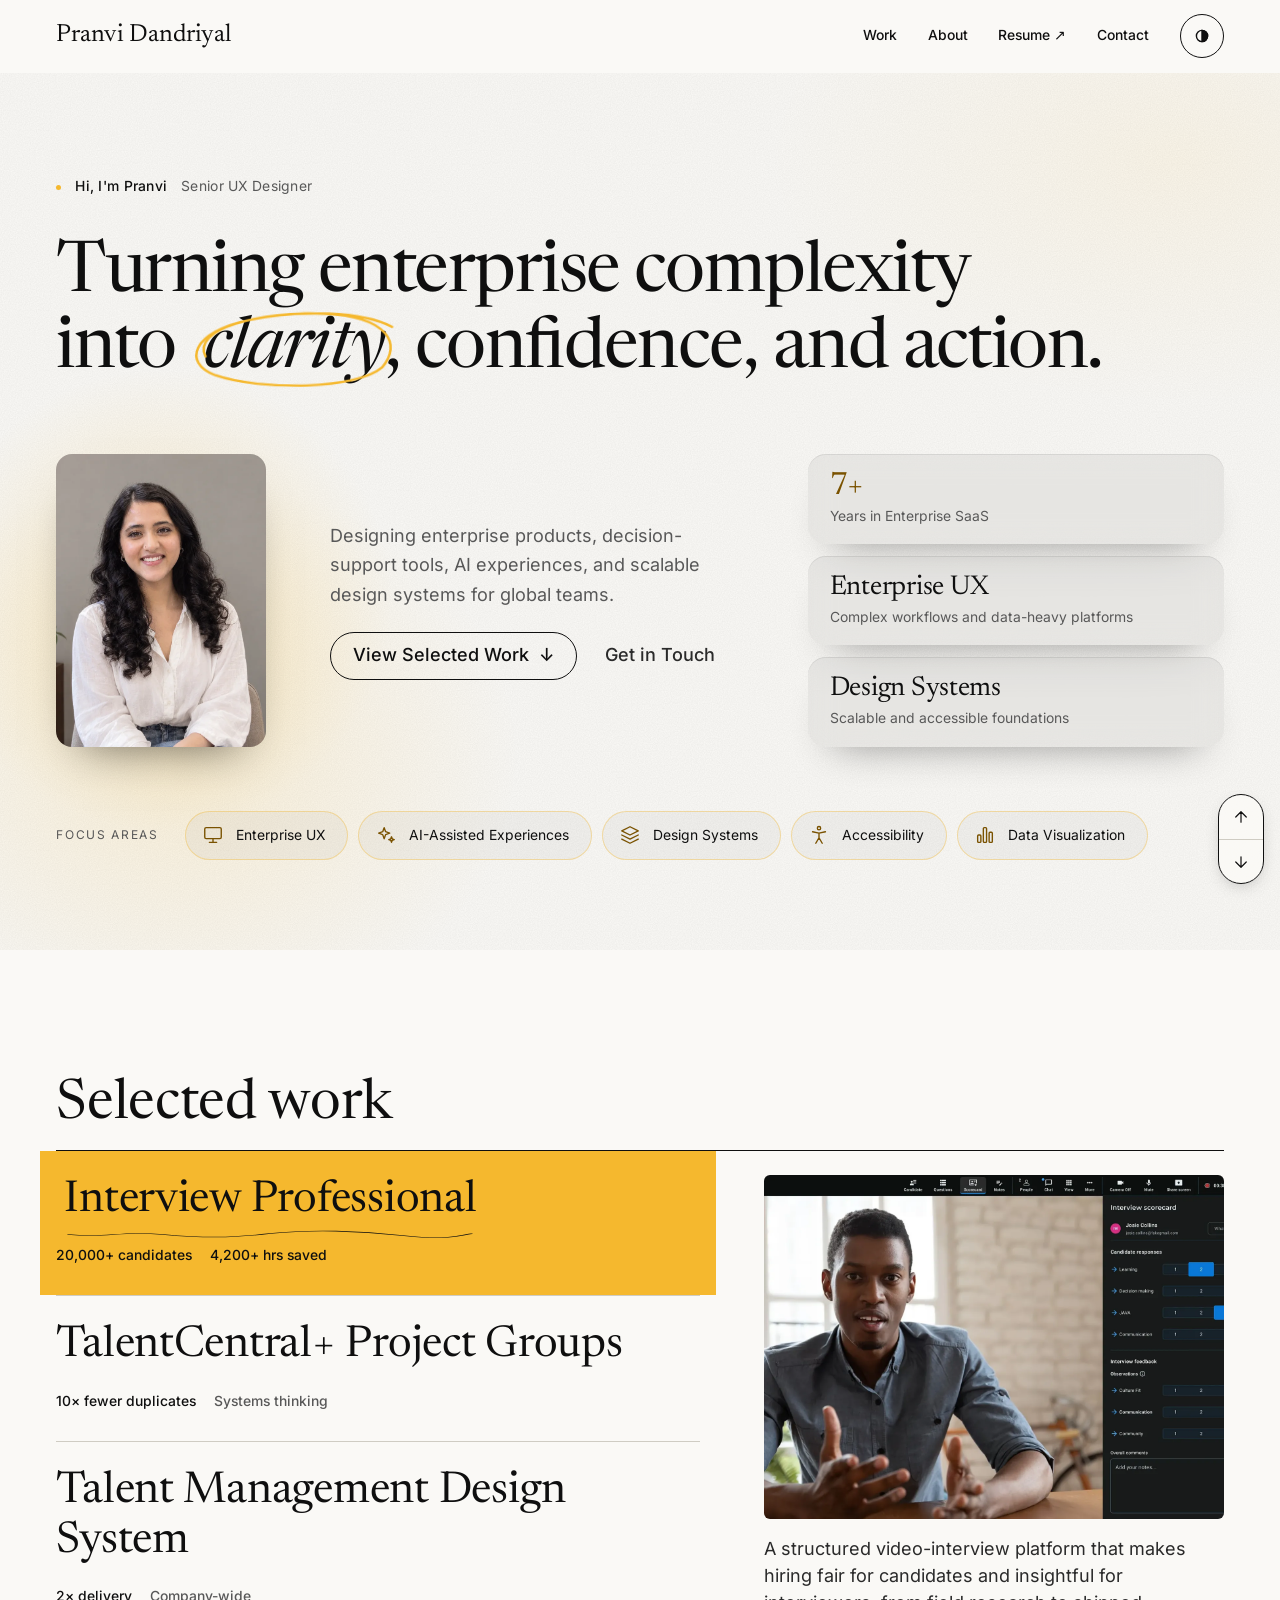
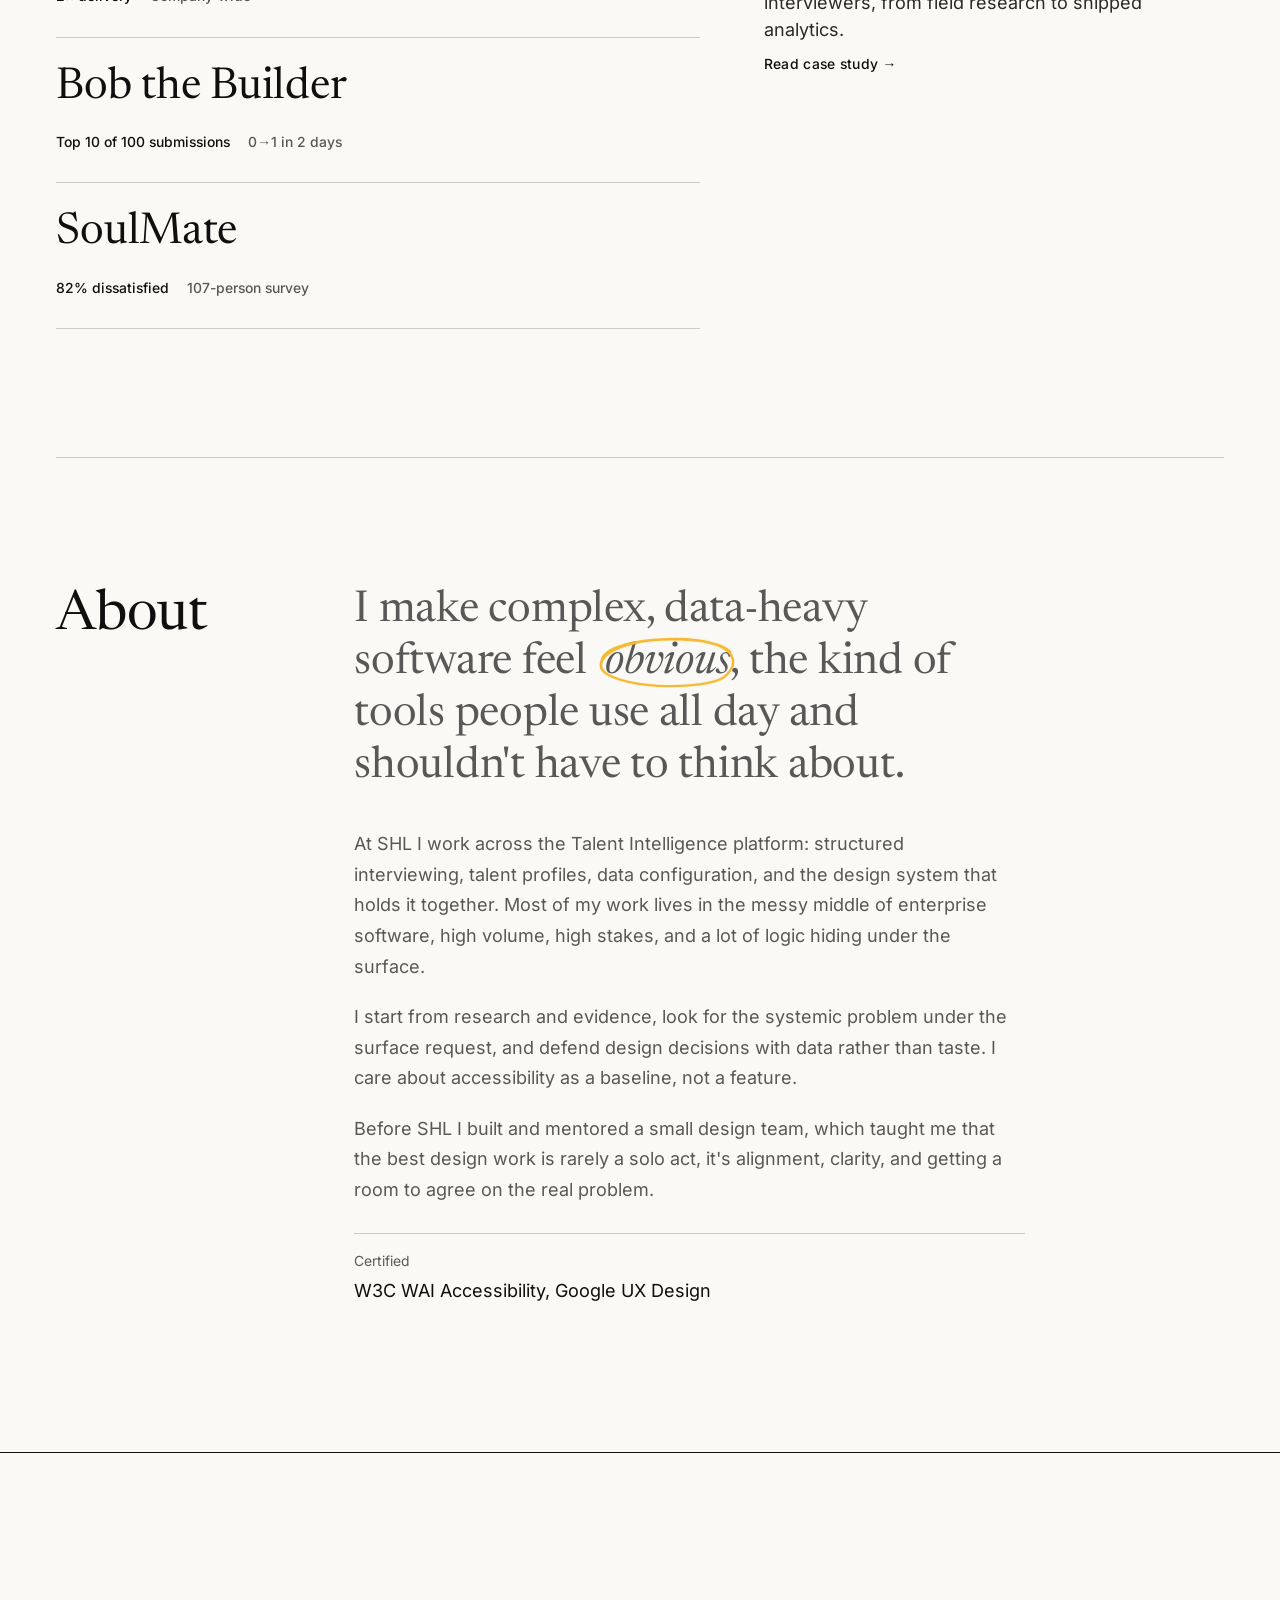
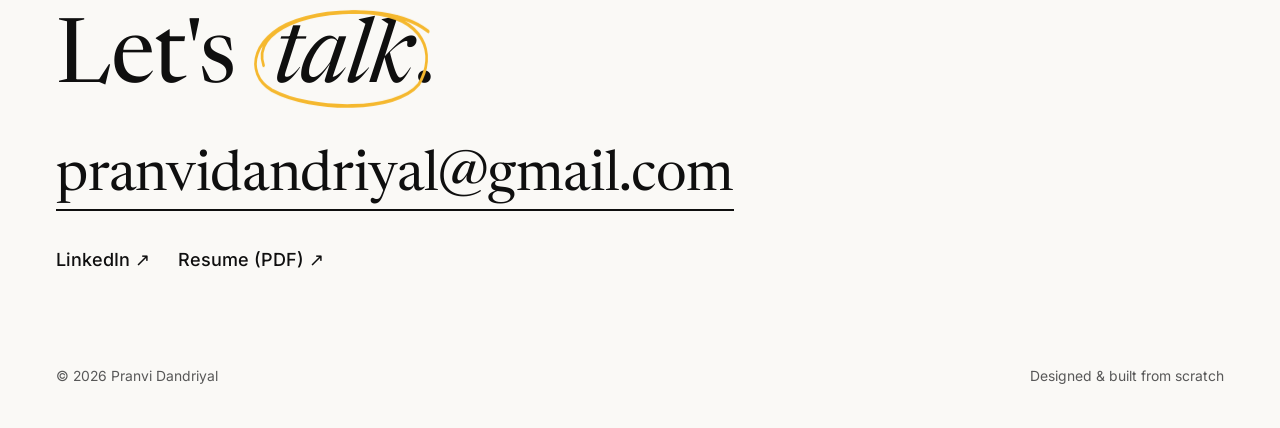
==== index.html @ 410abc64 "Hero: premium editorial layout with photo, glass metric cards and icon focus pills; responsive stack" ====
<!DOCTYPE html>
<html lang="en">
<head>
<meta charset="UTF-8">
<meta name="viewport" content="width=device-width, initial-scale=1">
<title>Pranvi Dandriyal | Senior UX Designer</title>
<meta name="description" content="Senior UX designer with 7 years in B2B SaaS. I design enterprise software that turns complex data into decisions people trust: dense dashboards, design systems, and AI-assisted tools.">
<link rel="icon" href="data:image/svg+xml,%3Csvg xmlns=%27http://www.w3.org/2000/svg%27 viewBox=%270 0 32 32%27%3E%3Crect width=%2732%27 height=%2732%27 rx=%277%27 fill=%27%230F0F0F%27/%3E%3Ccircle cx=%2716%27 cy=%2716%27 r=%276.5%27 fill=%27%23F5B82E%27/%3E%3C/svg%3E">
<meta name="theme-color" content="#FAF9F6">
<meta property="og:type" content="website">
<meta property="og:title" content="Pranvi Dandriyal | Senior UX Designer">
<meta property="og:description" content="Senior UX designer with 7 years in B2B SaaS. I design enterprise software that turns complex data into decisions people trust: dense dashboards, design systems, and AI-assisted tools.">
<meta property="og:url" content="https://pranvid.github.io/PranviDandriyal/">
<meta property="og:image" content="https://pranvid.github.io/PranviDandriyal/images/og-card.png?v=3">
<meta property="og:image:type" content="image/png">
<meta property="og:image:width" content="1200">
<meta property="og:image:height" content="630">
<meta property="og:image:alt" content="Pranvi Dandriyal, Senior UX Designer: I design enterprise software that turns complex data into decisions people trust.">
<meta name="twitter:image" content="https://pranvid.github.io/PranviDandriyal/images/og-card.png?v=3">
<meta name="twitter:card" content="summary_large_image">
<link rel="preload" href="fonts/newsreader.woff2" as="font" type="font/woff2" crossorigin>
<link rel="preload" href="fonts/newsreader-italic.woff2" as="font" type="font/woff2" crossorigin>
<link rel="preload" href="fonts/inter.woff2" as="font" type="font/woff2" crossorigin>
<script>try{var t=localStorage.getItem('theme');if(t)document.documentElement.setAttribute('data-theme',t)}catch(e){}document.documentElement.classList.add('js')</script>
<link rel="stylesheet" href="styles.css?v=39">
</head>
<body>
<a class="skip" href="#main">Skip to content</a>

<header class="site-head">
  <div class="wrap site-head__in">
    <a class="brand" href="./">Pranvi Dandriyal</a>
    <nav class="nav" aria-label="Primary">
      <a href="./#work" data-nav-hide>Work</a>
      <a href="./#about" data-nav-hide>About</a>
      <a href="pranvidandriyal-resume.pdf">Resume ↗</a>
      <a href="./#contact">Contact</a>
      <button class="tbtn" id="tog" type="button" aria-label="Toggle light and dark theme" aria-pressed="false"><svg viewBox="0 0 16 16" fill="none" stroke="currentColor" stroke-width="1.4" aria-hidden="true"><circle cx="8" cy="8" r="5.6"/><path d="M8 2.4a5.6 5.6 0 0 1 0 11.2z" fill="currentColor"/></svg></button>
    </nav>
  </div>
</header>

<main id="main">

  <!-- HERO -->
  <section class="hv" id="top"><div class="wrap">
    <p class="hv-intro"><i aria-hidden="true"></i><b>Hi, I'm Pranvi</b><span>Senior UX Designer</span></p>
    <h1>Turning enterprise complexity into <span class="hl">clarity</span>, confidence, and action<span class="per">.</span></h1>
    <div class="hv-lower">
      <div class="hv-pt"><div class="win"><img src="images/pranvi-photo.webp" alt="Portrait of Pranvi Dandriyal" width="720" height="955" fetchpriority="high"></div></div>
      <div class="hv-copy">
        <p>Designing enterprise products, decision-support tools, AI experiences, and scalable design systems for global teams.</p>
        <div class="hero__cta"><a class="btn" href="#work">View Selected Work <span aria-hidden="true">↓</span></a><a class="ul" href="#contact">Get in Touch</a></div>
      </div>
      <div class="hv-mets">
        <div class="glass first"><b>7+</b><span>Years in Enterprise SaaS</span></div>
        <div class="glass"><b>Enterprise UX</b><span>Complex workflows and data-heavy platforms</span></div>
        <div class="glass"><b>Design Systems</b><span>Scalable and accessible foundations</span></div>
      </div>
    </div>
    <div class="hv-focus"><p>Focus areas</p><ul class="hv-pills"><li><svg viewBox="0 0 24 24" aria-hidden="true"><rect x="3" y="4" width="18" height="12" rx="1.5"/><path d="M8 20h8M12 16v4"/></svg>Enterprise UX</li><li><svg viewBox="0 0 24 24" aria-hidden="true"><path d="M10 4l1.6 4.4L16 10l-4.4 1.6L10 16l-1.6-4.4L4 10l4.4-1.6zM18 14l.8 2.2L21 17l-2.2.8L18 20l-.8-2.2L15 17l2.2-.8z"/></svg>AI-Assisted Experiences</li><li><svg viewBox="0 0 24 24" aria-hidden="true"><path d="M12 3l9 4.5-9 4.5-9-4.5zM3 12l9 4.5 9-4.5M3 16.5L12 21l9-4.5"/></svg>Design Systems</li><li><svg viewBox="0 0 24 24" aria-hidden="true"><circle cx="12" cy="4.5" r="1.8"/><path d="M5 8.5l7 1.5 7-1.5M12 10v5M12 15l-3.5 6M12 15l3.5 6"/></svg>Accessibility</li><li><svg viewBox="0 0 24 24" aria-hidden="true"><rect x="4" y="12" width="3.5" height="8" rx="1"/><rect x="10.2" y="4" width="3.5" height="16" rx="1"/><rect x="16.5" y="9" width="3.5" height="11" rx="1"/></svg>Data Visualization</li></ul></div>
  </div></section>

  <!-- SELECTED WORK -->
  <section class="work-wrap" id="work">
    <div class="wrap">
      <div class="sec-head" data-reveal>
        <h2>Selected work</h2>
      </div>
      <div class="split-work">
        <ul class="idx">
        <li class="row on">
          <a href="interview-professional.html" aria-label="Read the Interview Professional case study"></a>
          <img class="th" src="images/thumb-interview-professional.webp" alt="" width="240" height="240" loading="lazy">
          <span class="t"><span class="tt">Interview Professional</span></span>
          <p class="sr-only d">A structured video-interview platform that makes hiring fair for candidates and insightful for interviewers, from field research to shipped analytics.</p>
          <span class="m"><span class="mm">20,000+ candidates</span><span>4,200+ hrs saved</span></span>
        </li>
        <li class="row">
          <a href="talentcentral-project-groups.html" aria-label="Read the TalentCentral+ Project Groups case study"></a>
          <img class="th" src="images/thumb-talentcentral-project-groups.webp" alt="" width="240" height="240" loading="lazy">
          <span class="t"><span class="tt">TalentCentral+ Project Groups</span></span>
          <p class="sr-only d">Recruiters kept creating duplicate projects for near-identical hiring drives. I reframed the problem from "more projects" to "reuse" and rebuilt the core workflow around it.</p>
          <span class="m"><span class="mm">10× fewer duplicates</span><span>Systems thinking</span></span>
        </li>
        <li class="row">
          <a href="talent-intelligence-design-system.html" aria-label="Read the Talent Management Design System case study"></a>
          <img class="th" src="images/thumb-talent-intelligence-design-system.webp" alt="" width="240" height="240" loading="lazy">
          <span class="t"><span class="tt">Talent Management Design System</span></span>
          <p class="sr-only d">Five legacy products, each with its own UI, stitched into one hiring workflow. I owned the design system that replaced them: 55 components, built by five squads, documented to one standard.</p>
          <span class="m"><span class="mm">2× delivery</span><span>Company-wide</span></span>
        </li>
        <li class="row">
          <a href="bob-the-builder.html" aria-label="Read the Bob the Builder case study"></a>
          <img class="th" src="images/thumb-bob-the-builder.webp" alt="" width="240" height="240" loading="lazy">
          <span class="t"><span class="tt">Bob the Builder</span></span>
          <p class="sr-only d">A two-day AI hackathon at SHL. We turned a 4–7 week manual branding process into a conversation with an AI implementation consultant, with live preview and one-click publish.</p>
          <span class="m"><span class="mm">Top 10 of 100 submissions</span><span>0→1 in 2 days</span></span>
        </li>
        <li class="row">
          <a href="soulmate.html" aria-label="Read the SoulMate case study"></a>
          <img class="th" src="images/thumb-soulmate.webp" alt="" width="240" height="240" loading="lazy">
          <span class="t"><span class="tt">SoulMate</span></span>
          <p class="sr-only d">Why don't people who want relationships find them on dating apps? I found the answer wasn't more matches but less choice, and designed a concept that matches people on personality, with an AI proof of concept.</p>
          <span class="m"><span class="mm">82% dissatisfied</span><span>107-person survey</span></span>
        </li>
        </ul>
        <aside class="prev" aria-hidden="true">
          <figure><img class="on" src="images/preview-interview-professional.webp" alt="Interview Professional live interview interface" width="1400" height="1050"><img src="images/preview-talentcentral-project-groups.webp" alt="TalentCentral+ Project Groups workflow" width="1400" height="1050" loading="lazy"><img src="images/preview-talent-intelligence-design-system.webp" alt="Talent Management Design System component library" width="1400" height="1050" loading="lazy"><img src="images/preview-bob-the-builder.webp" alt="Bob the Builder landing screen" width="1400" height="1050" loading="lazy"><img src="images/preview-soulmate.webp" alt="SoulMate: of every 100 matches, about 10 become a chat and about 1 becomes a date" width="1400" height="1050" loading="lazy"></figure>
          <figcaption><p id="pd"></p><span class="more" aria-hidden="true">Read case study →</span></figcaption>
        </aside>
      </div>
    </div>
  </section>

  <!-- ABOUT -->
  <section class="wrap" id="about">
    <div class="about">
      <div class="a1" data-reveal><h2>About</h2></div>
      <div class="a2" data-reveal>
        <p class="about__lead">I make complex, data-heavy software feel <span class="hl">obvious</span>, the kind of tools people use all day and shouldn't have to think about.</p>
        <div class="about__body">
          <p>At SHL I work across the Talent Intelligence platform: structured interviewing, talent profiles, data configuration, and the design system that holds it together. Most of my work lives in the messy middle of enterprise software, high volume, high stakes, and a lot of logic hiding under the surface.</p>
          <p>I start from research and evidence, look for the systemic problem under the surface request, and defend design decisions with data rather than taste. I care about accessibility as a baseline, not a feature.</p>
          <p>Before SHL I built and mentored a small design team, which taught me that the best design work is rarely a solo act, it's alignment, clarity, and getting a room to agree on the real problem.</p>
        </div>
        <div class="about__facts"><dl><dt>Certified</dt><dd>W3C WAI Accessibility, Google UX Design</dd></dl></div>
      </div>
    </div>
  </section>

  <!-- CONTACT -->
  <section class="contact wrap" id="contact">
    <h2 data-reveal>Let's <span class="hl">talk</span>.</h2>
    <a class="contact__mail" href="mailto:pranvidandriyal@gmail.com">pranvidandriyal@gmail.com</a>
    <div class="contact__links">
      <a href="https://www.linkedin.com/in/pranvidandriyal/">LinkedIn ↗</a>
      <a href="pranvidandriyal-resume.pdf">Resume (PDF) ↗</a>
    </div>
  </section>

</main>

<footer>
  <div class="wrap foot-legal">
    <span>© 2026 Pranvi Dandriyal</span>
    <span>Designed &amp; built from scratch</span>
  </div>
</footer>

<script src="site.js?v=15" defer></script>
</body>
</html>
---- styles.css ----
/* =========================================================================
   Pranvi Dandriyal, Portfolio
   Design language: type-led and minimal. Near-white paper, black ink, one
   serif for statements (Newsreader), one grotesque for reading
   (Inter). A single marigold "pop" appears on a few elements only, and
   the signature mark is a hand-drawn yellow scribble (loop around a key
   word, wavy line under a key figure). Light and dark themes share one set
   of tokens; text always stays ink or grey, yellow is decoration or a fill
   that carries dark ink.
   ========================================================================= */

/* ---- Fonts (self-hosted, latin subset, preloaded from each page) ------ */
@font-face { font-family: "Newsreader"; font-style: normal; font-weight: 400; font-display: swap; src: url("fonts/newsreader.woff2") format("woff2"); }
@font-face { font-family: "Newsreader"; font-style: italic; font-weight: 400; font-display: swap; src: url("fonts/newsreader-italic.woff2") format("woff2"); }
@font-face { font-family: "Inter"; font-style: normal; font-weight: 400 600; font-display: swap; src: url("fonts/inter.woff2") format("woff2"); }
@font-face { font-family: "Noto Sans"; font-style: normal; font-weight: 400; font-display: swap; src: url("fonts/noto-sans.woff2") format("woff2"); }

/* ---- Tokens ---------------------------------------------------------- */
:root {
  --paper:   #FAF9F6;
  --surface: #F1EFE9;
  --ink:     #0F0F0F;
  --body:    #2A2A2A;
  --muted:   #585858;   /* 6.9:1 on paper */
  --faint:   #5F5F5F;   /* 6.2:1 on paper */
  --line:    #E3E1DA;
  --line-2:  #CFCCC3;

  --pop:      #F5B82E;  /* marigold: decoration and fills only */
  --gold:     #7A5200;  /* marigold-toned text and line icons on the light theme (7.1:1) */
  --pc:       var(--pop);
  --pc-ink:   var(--ink);
  --pc-text:  #0F0F0F;  /* text placed on top of --pop */
  --accent:   var(--pop);
  --accent-ink: var(--ink);
  --mk:       var(--pop);
  --dark:     #0F0F0F;

  --f-serif: "Newsreader", Georgia, "Times New Roman", serif;
  --f-display: "Inter", "Helvetica Neue", Arial, sans-serif;
  --f-sans: "Inter", "Helvetica Neue", Arial, sans-serif;
  --f-mono: "Inter", "Helvetica Neue", Arial, sans-serif;   /* labels share the body family */
  --f-code: ui-monospace, "SFMono-Regular", Menlo, Consolas, monospace;

  --maxw: 1360px;
  --gutter: clamp(16px, 4.4vw, 64px);

  /* fluid type scale (1.25 on mobile, 1.333 on desktop) */
  --step--1: clamp(0.8125rem, 0.79rem + 0.10vw, 0.875rem);
  --step-0:  clamp(1.00rem, 0.95rem + 0.25vw, 1.125rem);
  --step-1:  clamp(1.25rem, 1.12rem + 0.60vw, 1.625rem);
  --step-2:  clamp(1.75rem, 1.35rem + 1.80vw, 2.75rem);
  --step-3:  clamp(2.00rem, 1.40rem + 2.60vw, 3.50rem);
  --step-4:  clamp(2.40rem, 1.30rem + 4.40vw, 4.75rem);
  --step-5:  clamp(2.50rem, 1.10rem + 5.60vw, 6.00rem);
}
@media (prefers-color-scheme: dark) {
  :root:not([data-theme="light"]) {
    --paper: #0F0F0F; --surface: #18181A; --ink: #F3F2EE; --body: #D8D7D2;
    --muted: #A5A5A2; --faint: #9C9C98; --line: #2A2A29; --line-2: #3A3A38; --gold: #F5B82E;
    color-scheme: dark;
  }
}
:root[data-theme="dark"] {
  --paper: #0F0F0F; --surface: #18181A; --ink: #F3F2EE; --body: #D8D7D2;
  --muted: #A5A5A2; --faint: #9C9C98; --line: #2A2A29; --line-2: #3A3A38; --gold: #F5B82E;
  color-scheme: dark;
}

/* ---- Reset ----------------------------------------------------------- */
*, *::before, *::after { box-sizing: border-box; }
* { margin: 0; }
html { -webkit-text-size-adjust: 100%; scroll-behavior: smooth; scroll-padding-top: 88px; }
body {
  background: var(--paper);
  color: var(--body);
  font-family: var(--f-sans);
  font-size: var(--step-0);
  line-height: 1.7;
  font-feature-settings: "kern", "liga";
  -webkit-font-smoothing: antialiased;
  text-rendering: optimizeLegibility;
  transition: background .2s ease, color .2s ease;
}
img { display: block; max-width: 100%; height: auto; }
code, kbd { font-family: var(--f-code); }
a { color: inherit; text-decoration: none; }

/* ---- Accessibility --------------------------------------------------- */
.skip {
  position: absolute; left: -999px; top: 0; z-index: 100;
  background: var(--ink); color: var(--paper); padding: 12px 18px;
  font-size: var(--step--1); font-weight: 500;
}
.skip:focus { left: 12px; top: 12px; }
.sr-only {
  position: absolute; width: 1px; height: 1px; padding: 0; margin: -1px;
  overflow: hidden; clip: rect(0 0 0 0); white-space: nowrap; border: 0;
}
:focus-visible { outline: 2px solid var(--ink); outline-offset: 3px; border-radius: 2px; }

/* ---- Layout ---------------------------------------------------------- */
.wrap { max-width: var(--maxw); margin-inline: auto; padding-inline: var(--gutter); }
.section { padding-block: clamp(72px, 11vw, 168px); }
.section--tint { background: var(--surface); }
.rule { height: 1px; background: var(--line); border: 0; }

.eyebrow, .lab {
  font-family: var(--f-sans);
  font-size: var(--step--1);
  letter-spacing: 0.08em;
  text-transform: uppercase;
  color: var(--muted);
  font-weight: 500;
  line-height: 1.3;
}

/* ---- Signature mark: hand-drawn scribble ------------------------------
   JS (site.js) adds an inline SVG to every .hl (loop around a word) and .mm
   (wavy line under a figure). The text itself always stays ink. */
.hl, .mm { position: relative; display: inline-block; }
.hl { font-style: italic; padding-inline: 0.16em; margin-inline: 0.04em; }
.hl.hl-tight { padding-right: 0; margin-right: 0; }
.mm { padding-block: 2px; }
.sc { position: absolute; pointer-events: none; overflow: visible; fill: none; stroke: var(--mk); stroke-linecap: round; stroke-linejoin: round; }
.sc path { stroke-dasharray: 1; stroke-dashoffset: 0; transition: stroke-dashoffset .85s cubic-bezier(.5,0,.2,1); }
.sc.live { will-change: transform; }
.js .hl:not(.mk-on) .sc path, .js .mm:not(.mk-on) .sc path { stroke-dashoffset: 1; }
.sc.o { left: -.28em; right: -.28em; top: -.14em; bottom: -.1em; width: calc(100% + .56em); height: calc(100% + .24em); stroke-width: 1.4px; }
.sc.u { left: 0; right: 0; bottom: -4px; width: 100%; height: 9px; stroke-width: 2px; }
.sc.u2 { display: none; left: 0; right: 0; bottom: -13px; width: 100%; height: 9px; stroke-width: 1.5px; opacity: 0; transition: opacity .2s; }
.sc.u2 path { stroke-dashoffset: 1; transition: stroke-dashoffset .7s cubic-bezier(.5,0,.2,1); }

/* scroll progress + cursor (site.js) */
.pg { position: fixed; left: 0; top: 0; height: 3px; width: 100%; background: var(--pop); transform: scaleX(var(--p,0)); transform-origin: 0 50%; z-index: 90; pointer-events: none; }
.cur {
  position: fixed; left: 0; top: 0; width: 14px; height: 14px; margin: -7px 0 0 -7px; border-radius: 50%;
  background: var(--pop); pointer-events: none; z-index: 80; display: none; place-items: center; opacity: 0;
  transition: width .25s cubic-bezier(.2,.7,.2,1), height .25s cubic-bezier(.2,.7,.2,1), margin .25s cubic-bezier(.2,.7,.2,1), opacity .2s;
  will-change: transform;
}
.cur span { visibility: hidden; font: 500 .72rem/1 var(--f-sans); color: var(--paper); }
.cur.show { opacity: 1; }
.cur.lg { width: 58px; height: 58px; margin: -29px 0 0 -29px; background: var(--ink); }
.cur.lg span { visibility: visible; }
.cur.sm { width: 30px; height: 30px; margin: -15px 0 0 -15px; opacity: .55; }
@media (hover: hover) and (pointer: fine) { .cur { display: grid; } .cur-on .row { cursor: none; } }


/* ---- Floating jump control: top / bottom ------------------------------- */
.jump {
  position: fixed; z-index: 70; display: flex; flex-direction: column;
  right: max(16px, env(safe-area-inset-right, 0px)); bottom: max(16px, env(safe-area-inset-bottom, 0px));
  background: color-mix(in srgb, var(--paper) 94%, transparent); border: 1px solid var(--ink); border-radius: 999px; overflow: hidden;
  box-shadow: 0 6px 20px -10px rgba(0,0,0,.45);
}
.jump button {
  width: 44px; height: 44px; display: grid; place-items: center; background: none; border: 0; color: var(--ink); cursor: pointer; padding: 0;
  transition: background .2s ease, color .2s ease, opacity .2s ease;
}
.jump button + button { border-top: 1px solid var(--line-2); }
.jump button svg { width: 18px; height: 18px; fill: none; stroke: currentColor; stroke-width: 1.6; stroke-linecap: round; stroke-linejoin: round; }
.jump button:hover:not(:disabled), .jump button:focus-visible:not(:disabled) { background: var(--pop); color: #0F0F0F; }
.jump button:disabled { opacity: .3; cursor: default; }
.jump .jt svg { transition: transform .2s ease; }
.jump .jt:hover:not(:disabled) svg { transform: translateY(-2px); }
.jump .jb:hover:not(:disabled) svg { transform: translateY(2px); }
.jump:focus-within { outline: none; }
@media (max-width: 640px) { .jump { right: max(12px, env(safe-area-inset-right, 0px)); bottom: max(12px, env(safe-area-inset-bottom, 0px)); } }
@media (prefers-reduced-motion: reduce) { .jump button, .jump svg { transition: none !important; } }
@media print { .jump { display: none !important; } }

/* ---- Header ---------------------------------------------------------- */
.site-head {
  position: sticky; top: 0; z-index: 40;
  background: color-mix(in srgb, var(--paper) 96%, transparent);
  border-bottom: 1px solid transparent;
  transition: border-color .2s;
}
.site-head.stuck { border-bottom-color: var(--line); }
.site-head__in { display: flex; align-items: center; justify-content: space-between; min-height: 72px; gap: 16px; }
.brand { font-family: var(--f-serif); font-size: 1.55rem; line-height: 1; letter-spacing: -0.006em; color: var(--ink); display: inline-flex; align-items: center; min-height: 44px; }
.nav { display: flex; gap: clamp(14px, 2.4vw, 32px); align-items: center; }
.nav a {
  font-weight: 500; font-size: var(--step--1); color: var(--ink);
  display: inline-flex; align-items: center; min-height: 44px;
  background: linear-gradient(currentColor, currentColor) 0 calc(50% + .75em) / 0 1px no-repeat;
  background-origin: content-box;
  transition: background-size .25s ease;
}
.nav a:hover, .nav a:focus-visible { background-size: 100% 1px; }
.tbtn {
  width: 44px; height: 44px; border-radius: 50%; border: 1px solid var(--ink); background: none; color: var(--ink);
  cursor: pointer; display: grid; place-items: center; transition: background .2s, color .2s; flex: none;
}
.tbtn:hover { background: var(--ink); color: var(--paper); }
.tbtn svg { width: 16px; height: 16px; }

/* ---- Hero ------------------------------------------------------------ */
/* ---- Hero: premium editorial ---------------------------------------- */
.hv { position: relative; isolation: isolate; overflow: hidden; padding-block: clamp(56px, 8vw, 120px) clamp(56px, 7vw, 104px); }
.hv::before { content: ""; position: absolute; inset: 0; z-index: -1; pointer-events: none; opacity: .05;
  background-image: url("data:image/svg+xml,%3Csvg xmlns='http://www.w3.org/2000/svg' width='180' height='180'%3E%3Cfilter id='n'%3E%3CfeTurbulence type='fractalNoise' baseFrequency='.85' numOctaves='2' stitchTiles='stitch'/%3E%3CfeColorMatrix values='0 0 0 0 1 0 0 0 0 1 0 0 0 0 1 0 0 0 .9 0'/%3E%3C/filter%3E%3Crect width='100%25' height='100%25' filter='url(%23n)'/%3E%3C/svg%3E"); }
:root[data-theme="light"] .hv::before { filter: invert(1); opacity: .06; }
@media (prefers-color-scheme: light) { :root:not([data-theme]) .hv::before { filter: invert(1); opacity: .06; } }
.hv::after { content: ""; position: absolute; inset: 0; z-index: -1; pointer-events: none;
  background: radial-gradient(38% 46% at 14% 78%, color-mix(in srgb, var(--pop) 15%, transparent), transparent 70%), radial-gradient(46% 40% at 92% 10%, color-mix(in srgb, var(--pop) 7%, transparent), transparent 70%); }
.hv-intro { display: flex; align-items: center; flex-wrap: wrap; gap: 6px 14px; margin: 0; color: var(--muted); font-size: var(--step--1); letter-spacing: .02em; }
.hv-intro b { font-weight: 500; color: var(--ink); }
.hv-intro i { width: 5px; height: 5px; border-radius: 50%; background: var(--pop); }
.hv h1 { margin: clamp(22px, 3vw, 40px) 0 0; font-family: var(--f-serif); font-weight: 400; font-size: clamp(2.4rem, .8rem + 4.5vw, 4.4rem); line-height: 1.08; letter-spacing: -.022em; color: var(--ink); text-wrap: balance; }
.hv h1 .hl { font-style: italic; }
.hv-lower { display: grid; gap: 24px 18px; margin-top: clamp(40px, 5vw, 72px); align-items: stretch; grid-template-columns: minmax(100px, 32%) minmax(0, 1fr); }
.hv-pt { position: relative; }
.hv-pt::before { content: ""; position: absolute; left: 50%; top: 50%; width: 220%; aspect-ratio: 1; transform: translate(-50%, -50%); z-index: -1; background: radial-gradient(closest-side, color-mix(in srgb, var(--pop) 22%, transparent), transparent 100%); }
.hv-pt .win { position: relative; width: 100%; height: 100%; min-height: 190px; overflow: hidden; border-radius: 16px; box-shadow: 0 24px 44px -26px rgba(0,0,0,.6); }
.hv-pt img { position: absolute; inset: 0; width: 100%; height: 100%; object-fit: cover; object-position: 50% 14%; }
.hv-copy { display: flex; flex-direction: column; justify-content: center; gap: 22px; min-width: 0; }
.hv-copy .hero__cta { flex-direction: column; align-items: flex-start; gap: 4px; }
.hv-copy .btn { white-space: nowrap; padding: 0 18px; }
.hv-copy p { margin: 0; max-width: 40ch; color: var(--muted); font-size: var(--step-0); line-height: 1.65; }
.hero__cta { display: flex; flex-wrap: wrap; align-items: center; gap: 8px 28px; margin-top: 0; font-weight: 500; }
.hero__cta .btn { display: inline-flex; align-items: center; gap: 10px; min-height: 48px; padding: 0 22px; border: 1px solid var(--ink); border-radius: 999px; color: var(--ink); transition: background .2s, color .2s; }
.hero__cta .btn:hover { background: var(--pop); border-color: var(--pop); color: #0F0F0F; }
.hero__cta .ul { display: inline-flex; align-items: center; min-height: 44px; background: linear-gradient(currentColor, currentColor) 0 calc(50% + .8em) / 0 1px no-repeat; background-origin: content-box; transition: background-size .25s; }
.hero__cta .ul:hover { background-size: 100% 1px; }
.hv-mets { grid-column: 1 / -1; display: grid; grid-template-columns: 1fr 1fr; grid-template-rows: 1fr 1fr; gap: 10px; }
.glass { display: flex; flex-direction: column; justify-content: space-between; gap: 6px; padding: 16px 18px 18px; border-radius: 18px; background: color-mix(in srgb, var(--ink) 5%, transparent); -webkit-backdrop-filter: blur(14px); backdrop-filter: blur(14px); box-shadow: inset 0 1px 0 color-mix(in srgb, var(--ink) 8%, transparent), 0 22px 40px -26px rgba(0,0,0,.45); transition: transform .35s cubic-bezier(.2,.7,.2,1), background .3s; }
.glass:hover { transform: translateY(-2px); background: color-mix(in srgb, var(--ink) 8%, transparent); }
.glass b { font-family: var(--f-serif); font-weight: 400; font-size: 1.25rem; line-height: 1.15; color: var(--ink); letter-spacing: -.01em; }
.glass span { font-size: var(--step--1); color: var(--muted); line-height: 1.45; }
.glass.first { grid-column: 2; grid-row: 1 / span 2; }
.glass.first b { font-size: clamp(2.8rem, 2rem + 4vw, 3.8rem); line-height: 1; color: var(--gold); }
.hv-focus { margin-top: clamp(40px, 5vw, 72px); display: flex; align-items: center; flex-wrap: wrap; gap: 14px 18px; }
.hv-focus > p { margin: 0 8px 0 0; font-size: .75rem; letter-spacing: .14em; text-transform: uppercase; color: var(--muted); }
.hv-pills { display: flex; flex-wrap: wrap; gap: 10px; list-style: none; margin: 0; padding: 0; }
.hv-pills li { display: inline-flex; align-items: center; gap: 12px; padding: 12px 22px 12px 16px; border-radius: 999px; border: 1px solid color-mix(in srgb, var(--pop) 38%, transparent); background: color-mix(in srgb, var(--ink) 3%, transparent); color: var(--ink); font-size: var(--step--1); transition: background .3s, border-color .3s; }
.hv-pills li:hover { background: color-mix(in srgb, var(--pop) 10%, transparent); border-color: color-mix(in srgb, var(--pop) 65%, transparent); }
.hv-pills svg { width: 22px; height: 22px; flex: none; fill: none; stroke: var(--gold); stroke-width: 1.5; stroke-linecap: round; stroke-linejoin: round; }
@media (min-width: 600px) { .glass { padding: 20px 22px 22px; } .glass b { font-size: 1.5rem; } .hv-lower { gap: 28px 24px; } .hv-copy .hero__cta { flex-direction: row; align-items: center; gap: 8px 28px; } .hv-copy .btn { padding: 0 22px; } }
@media (min-width: 900px) {
  .hv-lower { grid-template-columns: 210px minmax(0, 1fr) minmax(0, 26rem); gap: clamp(32px, 5vw, 72px); }
  .hv-pt .win { min-height: 250px; }
  .hv-mets { grid-column: auto; display: flex; flex-direction: column; gap: 12px; }
  .glass, .glass.first { grid-column: auto; grid-row: auto; flex-direction: column; justify-content: flex-start; gap: 4px; padding: 16px 22px 18px; }
  .glass b { font-size: 1.7rem; }
  .glass.first b { font-size: 2rem; }
}
.about__facts { margin-top: 28px; }
.about__facts dl { border-top: 1px solid var(--line-2); padding: 16px 0 20px; margin: 0; }
.about__facts dt { font-size: var(--step--1); color: var(--muted); }
.about__facts dd { margin: 4px 0 0; color: var(--ink); font-size: var(--step-0); line-height: 1.45; }

/* word-by-word headline reveal (site.js) */
.hw { display: inline-block; vertical-align: bottom; }
.h1-anim .hw > span { display: inline-block; opacity: 0; transform: translateY(.38em); transition: opacity .6s ease, transform .8s cubic-bezier(.2,.7,.2,1); transition-delay: calc(var(--i) * 45ms); }
.h1-anim.go .hw > span { opacity: 1; transform: none; }

/* ---- Section headings ------------------------------------------------ */
.sec-head { display: flex; align-items: center; justify-content: space-between; gap: 24px; padding-bottom: 16px; border-bottom: 1px solid var(--ink); }
.sec-head h2 { font-family: var(--f-serif); font-weight: 400; font-size: var(--step-3); line-height: 1; letter-spacing: -0.006em; color: var(--ink); }

/* ---- Work index + sticky preview -------------------------------------- */
.work-wrap { padding-block: clamp(72px, 10vw, 152px); }
.split-work { display: grid; }
ul.idx { list-style: none; padding: 0; }
.row {
  position: relative; border-bottom: 1px solid var(--line-2); display: grid; grid-template-columns: 72px minmax(0, 1fr);
  gap: 4px 16px; padding: 20px 0; isolation: isolate;
}
.row::before { content: ""; position: absolute; inset: 0 -16px; background: var(--pop); transform: scaleY(0); transform-origin: bottom; transition: transform .35s cubic-bezier(.2,.7,.2,1); z-index: -1; }
.row > a { position: absolute; inset: 0; z-index: 2; }
.row .th { grid-row: 1 / 3; width: 72px; height: 72px; object-fit: cover; border-radius: 4px; display: block; align-self: start; }
.row .t { font-family: var(--f-serif); font-weight: 400; font-size: var(--step-2); line-height: 1.12; letter-spacing: -0.006em; color: var(--ink); display: block; transition: transform .35s cubic-bezier(.2,.7,.2,1); }
.row .t small { font: 500 var(--step--1)/1 var(--f-sans); color: var(--muted); letter-spacing: .04em; margin-right: 10px; vertical-align: .5em; font-variant-numeric: tabular-nums; }
.tt { position: relative; display: inline-block; }
.row .m { font-size: var(--step--1); font-weight: 500; color: var(--ink); display: flex; flex-wrap: wrap; gap: 4px 18px; align-items: center; }
.row .m span + span { color: var(--muted); transition: color .2s; }
.row .m .mm .sc { display: none; }
.prev { display: none; }
@media (min-width: 900px) {
  .split-work { grid-template-columns: minmax(0, 7fr) minmax(0, 5fr); column-gap: clamp(32px, 5vw, 80px); }
  .row { grid-template-columns: minmax(0, 1fr); padding: 26px 0; }
  .row .th { display: none; }
  .row .t { padding-bottom: 12px; }
  .row .t small { display: block; margin: 0 0 6px; }
  .row.on::before { transform: scaleY(1); }
  .row.on { --mk: #0F0F0F; }
  .row.on .t { transform: translateX(8px); }
  .row.on .t, .row.on .m, .row.on .m span + span { color: #0F0F0F; }
  .row .sc.u2 { display: block; }
  .row.on .sc.u2 { opacity: 1; }
  .row.on .sc.u2 path { stroke-dashoffset: 0; }
  .prev { display: block; position: sticky; top: 96px; align-self: start; margin-top: 24px; }
  .prev figure { margin: 0; position: relative; aspect-ratio: 4 / 3; overflow: hidden; border-radius: 6px; background: var(--surface); }
  .prev img { position: absolute; inset: 0; width: 100%; height: 100%; object-fit: cover; opacity: 0; transition: opacity .35s ease; }
  .prev img.on { opacity: 1; }
  .prev figcaption { margin-top: 16px; display: grid; gap: 10px; }
  .prev figcaption p { color: var(--body); font-size: var(--step-0); line-height: 1.5; max-width: 44ch; min-height: 4.5em; }
  .prev .more { font-size: var(--step--1); font-weight: 500; color: var(--ink); letter-spacing: .02em; }
}

/* ---- About ----------------------------------------------------------- */
.about { display: grid; gap: 28px; padding-block: clamp(72px, 10vw, 152px); border-top: 1px solid var(--line-2); }
.about .a1 h2 { font-family: var(--f-serif); font-weight: 400; font-size: var(--step-3); line-height: 1.1; letter-spacing: -0.006em; color: var(--ink); }
.about__lead { font-family: var(--f-serif); font-weight: 400; font-size: var(--step-2); line-height: 1.18; letter-spacing: -0.006em; color: var(--ink); text-wrap: pretty; margin-bottom: .8em; }
.about__body p { margin-bottom: 1.1em; color: var(--muted); max-width: 60ch; }
.rd .rw { color: var(--muted); transition: color .3s ease; }
.rd .rw.on { color: var(--ink); }
@media (min-width: 900px) {
  .about { grid-template-columns: repeat(12, 1fr); gap: 24px; }
  .about .a1 { grid-column: 1 / 4; }
  .about .a2 { grid-column: 4 / 11; }
}

/* ---- Contact ---------------------------------------------------------- */
.contact { padding-block: clamp(80px, 11vw, 168px) 56px; border-top: 1px solid var(--ink); }
.contact h2 { font-family: var(--f-serif); font-weight: 400; font-size: var(--step-5); line-height: 1.12; letter-spacing: -0.006em; color: var(--ink); margin: .2em 0 .4em; text-wrap: balance; }
.contact__mail { font-family: var(--f-serif); font-size: var(--step-3); line-height: 1.1; letter-spacing: -0.006em; color: var(--ink); display: inline-block; overflow-wrap: anywhere; border-bottom: 2px solid var(--ink); transition: border-color .2s; }
.contact__mail:hover { border-color: var(--pop); }
.contact__links { display: flex; flex-wrap: wrap; gap: 4px 28px; margin-top: 28px; font-weight: 500; color: var(--ink); }
.contact__links a { display: inline-flex; align-items: center; min-height: 44px; background: linear-gradient(currentColor, currentColor) 0 calc(50% + .75em) / 0 1px no-repeat; background-origin: content-box; transition: background-size .25s; }
.contact__links a:hover { background-size: 100% 1px; }

/* ---- Footer ----------------------------------------------------------- */
footer { background: transparent; }
.foot-legal { padding-block: 26px 40px; display: flex; justify-content: space-between; flex-wrap: wrap; gap: 10px; align-items: center; }
.foot-legal span, .foot-legal a { font-size: var(--step--1); color: var(--muted); }
.foot-legal a:hover { color: var(--ink); }
.foot-legal a { text-decoration: underline; text-underline-offset: 3px; text-decoration-color: var(--line-2); }

/* =========================================================================
   Case study pages
   Each page sets --pc / --pc-ink inline on <body data-case>; every accent
   below inherits that project's color.
   ========================================================================= */
.case-head { padding-block: clamp(64px, 10vw, 128px) clamp(40px,6vw,72px); }
.back { font-family: var(--f-mono); font-size: var(--step--1); color: var(--muted); display:inline-flex; gap:8px; align-items:center; }
.back:hover { color: var(--pc-ink); }
.case-head h1 {
  font-family: var(--f-display); font-weight: 600;
  font-size: var(--step-4); line-height: 1.04; letter-spacing: -0.025em;
  color: var(--ink); max-width: 18ch; margin-top: 30px; text-wrap: balance;
}
.case-head__sub { margin-top: 22px; font-size: var(--step-1); color: var(--muted); max-width: 54ch; }
.spec {
  margin-top: 44px; display: grid;
  grid-template-columns: repeat(auto-fit, minmax(140px, 1fr));
  border: 1px solid var(--line-2); border-radius: 6px; overflow: hidden;
  background: var(--paper);
  box-shadow: none;
}
.spec div { padding: 16px 18px; border-right: 1px solid var(--line); }
.spec div:last-child { border-right: 0; }
.spec dt { font-family: var(--f-mono); font-size: 0.7rem; text-transform: uppercase; letter-spacing: 0.08em; color: var(--pc-ink); }
.spec dd { margin: 6px 0 0; color: var(--ink); font-size: var(--step-0); }

/* hero image */
.case-hero-img { margin-block: clamp(40px,6vw,72px); }
.frame {
  border: 1px solid var(--line-2); border-radius: 6px; overflow: hidden;
  background: var(--surface); position: relative; aspect-ratio: 16/9;
  box-shadow: none;
}
.frame--tall { aspect-ratio: 4/3; }
.frame img, .frame video { width:100%; height:100%; object-fit: cover; display: block; }
.frame--diagram { padding: clamp(6px,1.1vw,12px); box-sizing: border-box; background: var(--paper); }
.frame--diagram img { object-fit: contain; }
.figcap { margin-top: 14px; font-family: var(--f-mono); font-size: var(--step--1); color: var(--faint); }

/* at-a-glance stats */
.stats { display: grid; grid-template-columns: repeat(auto-fit, minmax(180px,1fr)); gap: clamp(20px,4vw,40px); }
.stat { border-top: 3px solid var(--pc); padding-top: 18px; }
.stat__num { font-family: var(--f-display); font-weight: 600; font-size: var(--step-3); color: var(--ink); line-height: 1; letter-spacing:-0.025em; }
.stat__num b { color: var(--pc-ink); font-weight: 600; }
.stat__label { margin-top: 12px; color: var(--muted); font-size: var(--step-0); max-width: 24ch; }

/* prose block */
.prose { max-width: 66ch; }
.prose.center { margin-inline: auto; }
.prose h3 { font-family: var(--f-display); font-weight: 600; font-size: var(--step-2); color: var(--ink); letter-spacing:-0.015em; margin-bottom: 16px; }
.prose h4 { font-family: var(--f-display); font-weight: 600; font-size: var(--step-1); color: var(--ink); margin: 30px 0 10px; }
.prose p { margin-bottom: 1.15em; color: var(--body); }
.prose p:last-child { margin-bottom: 0; }
.prose ul { margin: 0 0 1.15em; padding-left: 1.15em; color: var(--body); }
.prose li { margin-bottom: 0.5em; }
.prose li::marker { color: var(--pc-ink); }
.prose strong { color: var(--ink); font-weight: 600; }
.lead-in { font-family: var(--f-display); font-weight: 500; font-size: var(--step-2); line-height: 1.32; color: var(--ink); letter-spacing:-0.01em; max-width: 40ch; text-wrap: balance; }
.split .lead-in { max-width: 24ch; }  /* narrow left column of a two-column row */

/* two-column content row */
.split { display: grid; grid-template-columns: minmax(0, 0.85fr) minmax(0, 1.15fr); gap: clamp(28px,5vw,64px); align-items: start; }
.split--rev { grid-template-columns: minmax(0,1.15fr) minmax(0,0.85fr); }
.split--rev .split__media { order: -1; }
.section-label { margin-bottom: clamp(24px,4vw,44px); display:flex; gap:14px; align-items:center; }
.section-label .n {
  font-family: var(--f-display); font-weight: 600; font-size: 0.85rem;
  background: var(--pc); color: var(--pc-text);
  width: 2.1rem; height: 2.1rem; border-radius: 7px;
  display: grid; place-items: center; flex: none;
}
.section-label h2 { font-family: var(--f-display); font-weight: 600; font-size: var(--step-2); color: var(--ink); letter-spacing:-0.015em; }

/* insight callout */
.callout {
  border-left: 3px solid var(--pc);
  padding: 6px 0 6px 24px; margin: 8px 0;
}
.callout p { font-family: var(--f-display); font-weight: 500; font-size: var(--step-1); line-height: 1.4; color: var(--ink); }

/* gallery */
.gallery { display: grid; grid-template-columns: repeat(auto-fit, minmax(260px, 1fr)); gap: clamp(16px,3vw,28px); }

/* ---- Native data viz (research charts rebuilt in-site) ----------------- */
.viz {
  border: 1px solid var(--line-2); border-radius: 6px;
  background: var(--paper); padding: 22px 20px 20px;
  box-shadow: none;
}
.viz h5 {
  font-family: var(--f-display); font-weight: 600; font-size: 0.98rem;
  color: var(--ink); margin: 0 0 4px; letter-spacing: -0.01em;
}
.viz .viz__sub { font-family: var(--f-mono); font-size: 0.72rem; color: var(--faint); margin: 0 0 18px; }
.bar-row { display: grid; grid-template-columns: minmax(0,1fr) 2.2rem; gap: 10px; align-items: center; margin-bottom: 13px; }
.bar-row:last-child { margin-bottom: 0; }
.bar-row .bar-label { font-size: 0.85rem; color: var(--body); line-height: 1.3; margin-bottom: 5px; }
.bar-row .bar-track { height: 9px; background: color-mix(in srgb, var(--pc) 10%, var(--surface)); border-radius: 99px; overflow: hidden; }
.bar-row .bar { height: 100%; background: var(--pc); border-radius: 99px; }
.bar-row .bar-num { font-family: var(--f-mono); font-size: 0.78rem; color: var(--pc-ink); font-weight: 500; align-self: end; padding-bottom: 1px; }

/* now vs want scale */
.scale { margin-bottom: 22px; }
.scale:last-child { margin-bottom: 0; }
.scale .scale__label { font-size: 0.85rem; color: var(--body); margin-bottom: 10px; line-height: 1.35; }
.scale .scale__track { position: relative; height: 5px; border-radius: 99px; background: linear-gradient(90deg, color-mix(in srgb, var(--pc) 14%, var(--surface)), color-mix(in srgb, var(--pc) 55%, var(--surface))); }
.scale .pin { position: absolute; top: 50%; transform: translate(-50%,-50%); width: 15px; height: 15px; border-radius: 50%; border: 2.5px solid var(--paper); box-shadow: 0 0 0 1px var(--line-2); }
.scale .pin--now { background: var(--faint); }
.scale .pin--want { background: var(--pc); }
.scale .scale__ends { display: flex; justify-content: space-between; margin-top: 8px; font-family: var(--f-mono); font-size: 0.68rem; color: var(--faint); }
.viz .legend { display: flex; gap: 18px; margin-top: 16px; font-family: var(--f-mono); font-size: 0.7rem; color: var(--muted); }
.viz .legend i { width: 9px; height: 9px; border-radius: 50%; display: inline-block; margin-right: 6px; }

/* testing findings checklist */
.checklist { list-style: none; padding: 0; margin: 0; }
.checklist li { position: relative; padding-left: 28px; margin-bottom: 12px; font-size: 0.92rem; color: var(--body); line-height: 1.5; }
.checklist li:last-child { margin-bottom: 0; }
.checklist li::before {
  content: "✓"; position: absolute; left: 0; top: 0;
  font-family: var(--f-mono); font-weight: 600; color: var(--pc-ink);
}
.checklist--fix li::before { content: "→"; }
.checklist q { font-style: italic; color: var(--ink); }

/* stakeholder quadrant map */
.quad {
  position: relative; aspect-ratio: 4 / 3.4;
  border: 1px solid var(--line-2); border-radius: 6px; background: var(--paper);
  box-shadow: none;
  overflow: hidden;
}
.quad::before, .quad::after {
  content: ""; position: absolute; background: var(--line);
}
.quad::before { left: 50%; top: 6%; bottom: 6%; width: 1px; }
.quad::after { top: 50%; left: 4%; right: 4%; height: 1px; }
.quad .axis { position: absolute; font-family: var(--f-mono); font-size: 0.64rem; letter-spacing: 0.1em; text-transform: uppercase; color: var(--faint); }
.quad .axis--y { top: 8px; left: 50%; transform: translateX(-50%); }
.quad .axis--x { top: calc(50% + 8px); right: 10px; }
.quad .chip {
  position: absolute; transform: translate(-50%,-50%);
  font-family: var(--f-mono); font-size: 0.7rem; white-space: nowrap;
  border: 1px solid var(--line-2); border-radius: 999px; padding: 3px 10px;
  color: var(--muted); background: var(--paper);
}
.quad .chip--hot { background: var(--pc); border-color: var(--pc); color: var(--pc-text); }

/* venn diagram */
.venn { position: relative; aspect-ratio: 3/2; container-type: inline-size; }
.venn__circle { position: absolute; aspect-ratio: 1; border-radius: 50%; }
.venn__circle--a { width: 62%; right: 0; top: 0; background: var(--pc); z-index: 1; }
.venn__circle--b { width: 44%; left: 0; bottom: 0; background: var(--c-dsystem); opacity: 0.94; z-index: 2; }
.venn__label { position: absolute; z-index: 3; max-width: 10ch; text-shadow: 0 1px 3px rgba(0,0,0,0.18); }
.venn__label--a { top: 24%; right: 20%; text-align: right; color: var(--pc-text); }
.venn__label--b { bottom: 22%; left: 20%; text-align: left; color: #3D2900; text-shadow: 0 1px 2px rgba(255,255,255,0.25); }
.venn__label h4 { font-family: var(--f-display); font-weight: 600; font-size: 0.85rem; margin: 0 0 2px; letter-spacing: -0.01em; }
.venn__label p { font-family: var(--f-mono); font-size: 0.62rem; margin: 0; opacity: 0.9; }
@container (max-width: 360px) {
  .venn__label { max-width: 8ch; }
  .venn__label--a { top: 18%; right: 14%; }
  .venn__label--b { bottom: 26%; left: 16%; }
  .venn__label h4 { font-size: 0.66rem; }
  .venn__label p { font-size: 0.5rem; }
}

/* lightbox */
.frame img { cursor: zoom-in; }
.frame video { cursor: pointer; }
.lightbox {
  position: fixed; inset: 0; z-index: 999;
  background: rgba(10,12,16,0.92);
  display: flex; align-items: center; justify-content: center;
  padding: 5vh 5vw;
  opacity: 0; visibility: hidden; transition: opacity .2s ease;
}
.lightbox.is-open { opacity: 1; visibility: visible; }
.lightbox img { max-width: 100%; max-height: 90vh; border-radius: 8px; box-shadow: 0 24px 64px rgba(0,0,0,0.5); cursor: zoom-out; display: block; }
.lightbox__close {
  position: absolute; top: 20px; right: 24px;
  width: 42px; height: 42px; border-radius: 50%;
  background: rgba(255,255,255,0.12); color: #fff; border: 1px solid rgba(255,255,255,0.3);
  font-size: 1.4rem; line-height: 1; cursor: pointer; display: grid; place-items: center;
}
.lightbox__close:hover { background: rgba(255,255,255,0.24); }

/* video play/pause toggle */
.vid-toggle {
  position: absolute; right: 14px; bottom: 14px; z-index: 2;
  width: 40px; height: 40px; border-radius: 50%;
  background: rgba(10,12,16,0.55); border: 1px solid rgba(255,255,255,0.35);
  display: grid; place-items: center; cursor: pointer;
  transition: background .18s ease, transform .18s ease;
}
.vid-toggle:hover { background: rgba(10,12,16,0.78); transform: scale(1.06); }
.vid-toggle svg { width: 16px; height: 16px; fill: #fff; display: block; }
.vid-toggle .icon-play { margin-left: 2px; }

/* next case */
.next-case { border-top: 1px solid var(--line); }
.next-case a { display: flex; align-items: baseline; justify-content: space-between; gap: 20px; padding-block: clamp(40px,7vw,88px); }
.next-case .eyebrow { margin-bottom: 10px; }
.next-case h2 { font-family: var(--f-display); font-weight:600; font-size: var(--step-3); color: var(--ink); letter-spacing:-0.02em; transition: color .2s; }
.next-case a:hover h2, .next-case a:focus-visible h2 { color: var(--pc-ink); }
.next-case .arrow { font-size: var(--step-2); color: var(--faint); flex: none; }

/* ---- Responsive ------------------------------------------------------ */
@media (max-width: 820px) {
  .split, .split--rev { grid-template-columns: minmax(0, 1fr); }  /* minmax: wide tables scroll instead of pushing the page sideways */
  .split--rev .split__media { order: 0; }
}
@media (max-width: 560px) {
  .nav a[data-nav-hide] { display: none; }
  .brand, .nav a { white-space: nowrap; }
  .sec-head { flex-wrap: wrap; row-gap: 8px; }
  .spec div { border-right: 0; border-bottom: 1px solid var(--line); }
  .spec div:last-child { border-bottom: 0; }
}
@media (max-width: 420px) {
  .tag { white-space: normal; }
  .contact__mail { overflow-wrap: anywhere; }
}
@media (max-width: 380px) {
  .site-head__in { gap: 8px; }
  .brand { font-size: 1rem; }
  .nav { gap: 10px; }
  .nav a { font-size: 0.86rem; }
  .next-case a > div { min-width: 0; }
  .next-case h2 { overflow-wrap: anywhere; }
  .case-head h1 { hyphens: auto; overflow-wrap: break-word; }
}

/* ---- Motion ---------------------------------------------------------- */
.reveal { opacity: 0; transform: translateY(14px); transition: opacity .7s ease, transform .7s ease; }
.reveal.in { opacity: 1; transform: none; }
@media (prefers-reduced-motion: reduce) {
  * { scroll-behavior: auto !important; }
  .reveal { opacity: 1; transform: none; transition: none; }
  .row, .row::before, .row .t, .glass, .hv-pills li, .nav a { transition: none !important; }
}

/* ---- Print / save as PDF -------------------------------------------- */
/* Case studies get printed and forwarded; show everything, drop the chrome. */
@media print {
  .reveal { opacity: 1 !important; transform: none !important; transition: none !important; }
  .site-head, .skip, .vid-toggle, .lightbox, .next-case, .act__hint { display: none !important; }
  body { background: #fff; font-size: 11pt; }
  .section { padding-block: 24pt; }
  .frame, .spec, .viz, .quad, .ti-table-wrap, .table-wrap, .funnel, .journey, .ratio, .persona {
    box-shadow: none !important; break-inside: avoid;
  }
  .frame[style*="overflow-y"] { max-height: none !important; overflow: visible !important; }
  .reel { grid-auto-flow: row; grid-template-columns: repeat(3, 1fr); overflow: visible; }
  h1, h2, h3, h4, .section-label { break-after: avoid; }

}

/* ---- Case page theme overrides ---------------------------------------- */
.case-head h1 { font-family: var(--f-serif); font-weight: 400; font-size: clamp(2.2rem, 1.2rem + 3.4vw, 3.9rem); line-height: 1.12; letter-spacing: -0.006em; max-width: 32ch; }
.back { color: var(--muted); font-weight: 500; font-size: var(--step--1); min-height: 44px; }
.back:hover { color: var(--ink); }
.case-head__sub { color: var(--muted); }
.spec { border: 0; border-top: 1px solid var(--ink); border-radius: 0; background: none; }
.spec div { border-right: 1px solid var(--line-2); padding-inline: 0 18px; }
.spec div + div { padding-left: 18px; }
.spec dt { color: var(--muted); letter-spacing: .08em; font-weight: 500; }
.frame--diagram { background: #FFFFFF; }
.stat { border-top: 1px solid var(--ink); }
.stat__num { font-family: var(--f-serif); font-weight: 400; font-size: var(--step-4); letter-spacing: -0.006em; }
.section-label .n { background: none; color: var(--ink); border: 1px solid var(--ink); border-radius: 50%; font-weight: 500; }
.section-label h2, .prose h3, .lead-in, .next-case h2 { font-family: var(--f-serif); font-weight: 400; letter-spacing: -0.006em; }
.section-label h2 { font-size: var(--step-3); line-height: 1.05; }
.prose h3 { font-size: clamp(1.4rem, 1.2rem + 0.9vw, 1.9rem); line-height: 1.2; }
.lead-in { font-size: clamp(1.35rem, 1.2rem + 0.7vw, 1.75rem); line-height: 1.35; max-width: 34ch; }
.split .lead-in { max-width: 30ch; }
.callout { border-left-color: var(--pop); }
.callout p { font-family: var(--f-serif); font-weight: 400; font-size: clamp(1.35rem, 1.2rem + 0.7vw, 1.7rem); line-height: 1.35; max-width: 46ch; }
.quad .chip--hot { color: #0F0F0F; }
.venn__circle--b { background: var(--ink); }
.venn__label--b { color: var(--paper); text-shadow: none; }
.venn__label--a { text-shadow: none; color: #0F0F0F; }
.next-case { border-top: 1px solid var(--ink); }
.next-case h2 { font-size: var(--step-4); line-height: 1; }
.next-case a:hover h2, .next-case a:focus-visible h2 { color: var(--ink); text-decoration: underline; text-decoration-color: var(--pop); text-decoration-thickness: 3px; text-underline-offset: .12em; }
.next-case .arrow { color: var(--ink); }
.frame img, .frame video { border-radius: 0; }
@media (max-width: 560px) { .spec div, .spec div + div { padding: 14px 0; border-right: 0; } }
@media (prefers-reduced-motion: reduce) {
  .pg, .cur { display: none !important; }
  .h1-anim .hw > span { transform: none !important; opacity: 1 !important; }
  .rd .rw { color: var(--ink); }
  .sc path { transition: none !important; }
}

/* inline emphasis inside long quotes: ink text with a marigold underline */
.emph { font-style: italic; color: var(--ink); text-decoration: underline; text-decoration-color: var(--pop); text-decoration-thickness: 3px; text-underline-offset: .2em; }

/* dark-theme fixes for a few content colours that were set for a light page */
@media (prefers-color-scheme: dark) {
  :root:not([data-theme="light"]) .ratio__cell b.good { color: #5FD69E; }
  :root:not([data-theme="light"]) .ti-journey__btn--outline { color: var(--ink); }
}
:root[data-theme="dark"] .ratio__cell b.good { color: #5FD69E; }
:root[data-theme="dark"] .ti-journey__btn--outline { color: var(--ink); }

/* ---- Scan-friendly stats and quotes ----------------------------------- */
.stats { grid-template-columns: repeat(auto-fit, minmax(min(100%, 200px), 1fr)); align-items: start; }
.stat__num { font-size: var(--step-3); line-height: 1.05; white-space: nowrap; }
.stat__num .u { font-family: var(--f-sans); font-size: .36em; font-weight: 500; letter-spacing: 0; margin-left: .25em; color: var(--muted); }
.stat__label { font-size: var(--step--1); line-height: 1.5; max-width: 30ch; }
.insight { font-family: var(--f-serif); font-weight: 400; font-size: var(--step-2); line-height: 1.2; letter-spacing: -0.006em; color: var(--ink); max-width: 34ch; text-wrap: balance; }

@media (max-width: 400px) { .hv-copy .btn { padding: 0 14px; gap: 6px; font-size: .9rem; } .hv-copy p { font-size: .95rem; } }
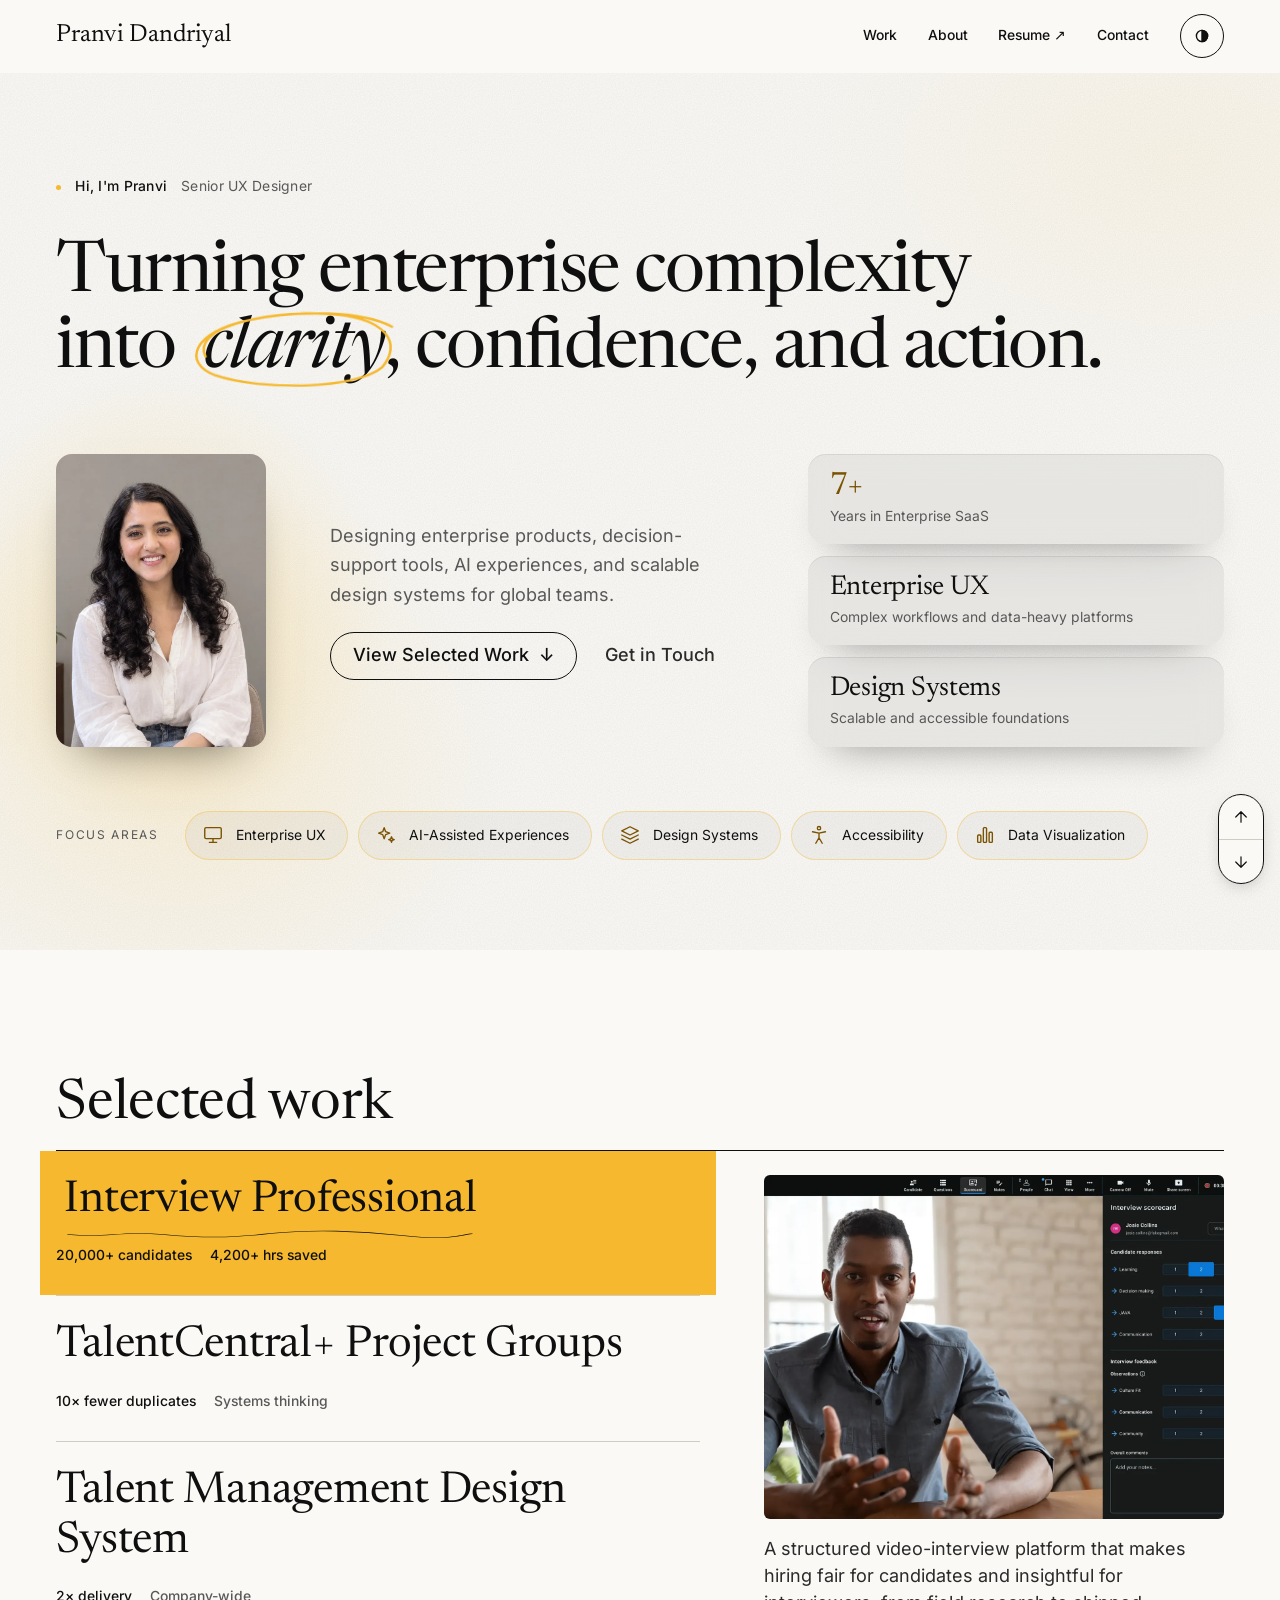
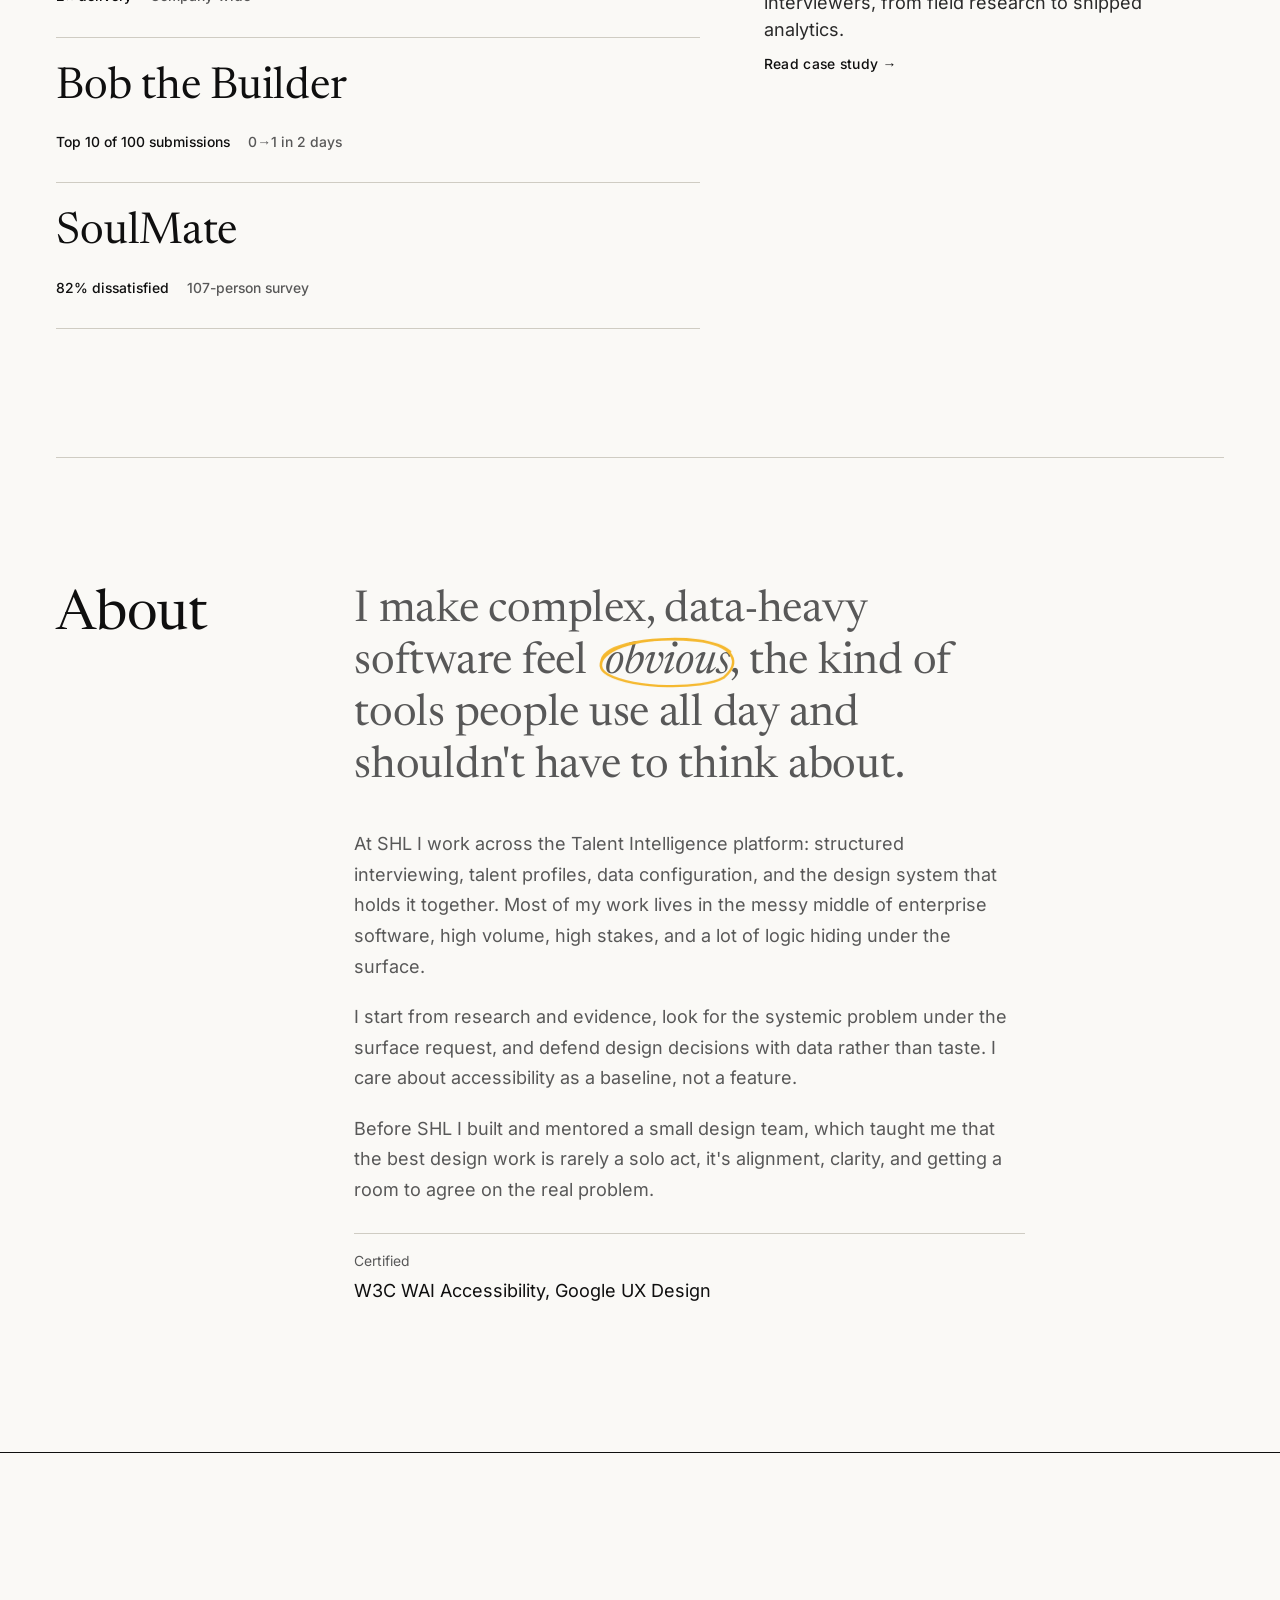
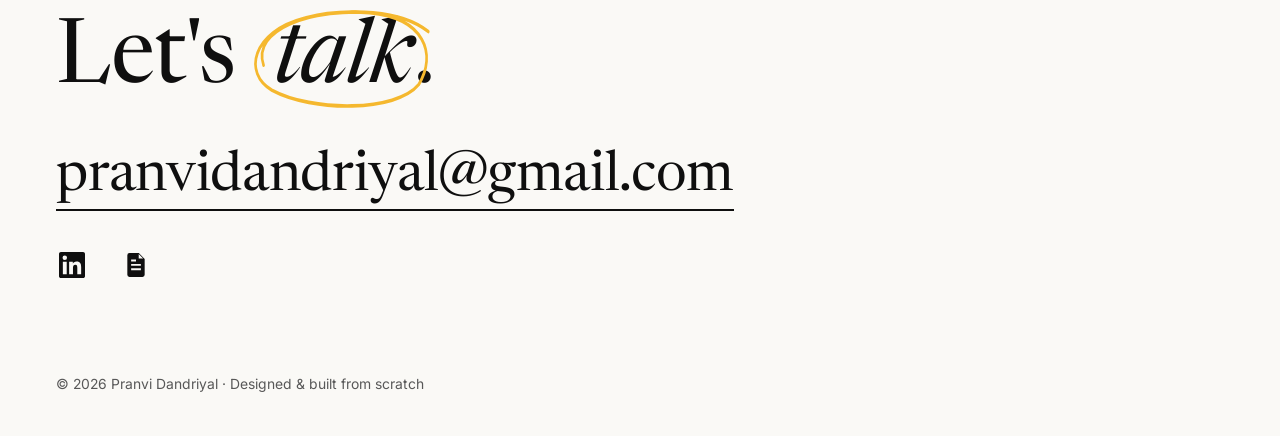
==== commit 748a1e59: "Merge origin/main: keep new hero, take footer/contact icons and résumé update" ====
--- a/index.html
+++ b/index.html
@@ -22,7 +22,7 @@
 <link rel="preload" href="fonts/newsreader-italic.woff2" as="font" type="font/woff2" crossorigin>
 <link rel="preload" href="fonts/inter.woff2" as="font" type="font/woff2" crossorigin>
 <script>try{var t=localStorage.getItem('theme');if(t)document.documentElement.setAttribute('data-theme',t)}catch(e){}document.documentElement.classList.add('js')</script>
-<link rel="stylesheet" href="styles.css?v=39">
+<link rel="stylesheet" href="styles.css?v=40">
 </head>
 <body>
 <a class="skip" href="#main">Skip to content</a>
@@ -133,9 +133,9 @@
   <section class="contact wrap" id="contact">
     <h2 data-reveal>Let's <span class="hl">talk</span>.</h2>
     <a class="contact__mail" href="mailto:pranvidandriyal@gmail.com">pranvidandriyal@gmail.com</a>
-    <div class="contact__links">
-      <a href="https://www.linkedin.com/in/pranvidandriyal/">LinkedIn ↗</a>
-      <a href="pranvidandriyal-resume.pdf">Resume (PDF) ↗</a>
+    <div class="contact__icons">
+      <a href="https://in.linkedin.com/in/pranvidandriyal" target="_blank" rel="noopener" aria-label="LinkedIn" title="LinkedIn"><svg viewBox="0 0 24 24" aria-hidden="true"><path fill="currentColor" d="M20.45 20.45h-3.56v-5.57c0-1.33-.03-3.04-1.85-3.04-1.86 0-2.14 1.45-2.14 2.94v5.67H9.35V9h3.41v1.56h.05c.48-.9 1.64-1.85 3.37-1.85 3.6 0 4.27 2.37 4.27 5.46v6.28ZM5.34 7.43a2.06 2.06 0 1 1 0-4.13 2.06 2.06 0 0 1 0 4.13ZM7.12 20.45H3.56V9h3.56v11.45ZM22.22 0H1.77C.79 0 0 .77 0 1.73v20.54C0 23.23.79 24 1.77 24h20.45c.98 0 1.78-.77 1.78-1.73V1.73C24 .77 23.2 0 22.22 0Z"/></svg></a>
+      <a href="pranvidandriyal-resume.pdf" aria-label="Résumé (PDF)" title="Résumé (PDF)"><svg viewBox="0 0 24 24" aria-hidden="true"><path fill="currentColor" fill-rule="evenodd" d="M6 1h8.6L20 6.4V21a2 2 0 0 1-2 2H6a2 2 0 0 1-2-2V3a2 2 0 0 1 2-2Zm8.5 .9V6h4.1ZM7.5 7h4.5v1.8H7.5Zm0 4h9v1.8h-9Zm0 4h9v1.8h-9Z"/></svg></a>
     </div>
   </section>
 
@@ -143,8 +143,7 @@
 
 <footer>
   <div class="wrap foot-legal">
-    <span>© 2026 Pranvi Dandriyal</span>
-    <span>Designed &amp; built from scratch</span>
+    <span>© 2026 Pranvi Dandriyal · Designed &amp; built from scratch</span>
   </div>
 </footer>
 
--- a/styles.css
+++ b/styles.css
@@ -321,6 +321,10 @@
 .contact__links { display: flex; flex-wrap: wrap; gap: 4px 28px; margin-top: 28px; font-weight: 500; color: var(--ink); }
 .contact__links a { display: inline-flex; align-items: center; min-height: 44px; background: linear-gradient(currentColor, currentColor) 0 calc(50% + .75em) / 0 1px no-repeat; background-origin: content-box; transition: background-size .25s; }
 .contact__links a:hover { background-size: 100% 1px; }
+.contact__icons { display: flex; gap: 12px; margin-top: 28px; margin-left: -10px; }
+.contact__icons a { display: inline-flex; align-items: center; justify-content: center; width: 52px; height: 52px; border-radius: 50%; color: var(--ink); transition: background-color .2s, color .2s; }
+.contact__icons a:hover, .contact__icons a:focus-visible { background: var(--surface); color: var(--pop); }
+.contact__icons svg { width: 26px; height: 26px; }
 
 /* ---- Footer ----------------------------------------------------------- */
 footer { background: transparent; }
@@ -328,6 +332,10 @@
 .foot-legal span, .foot-legal a { font-size: var(--step--1); color: var(--muted); }
 .foot-legal a:hover { color: var(--ink); }
 .foot-legal a { text-decoration: underline; text-underline-offset: 3px; text-decoration-color: var(--line-2); }
+.foot-icons { display: flex; gap: 4px; margin-right: -12px; }
+.foot-icons a { display: inline-flex; align-items: center; justify-content: center; width: 44px; height: 44px; border-radius: 50%; color: var(--muted); text-decoration: none; transition: color .2s, background-color .2s; }
+.foot-icons a:hover, .foot-icons a:focus-visible { color: var(--ink); background: var(--surface); }
+.foot-icons svg { width: 20px; height: 20px; }
 
 /* =========================================================================
    Case study pages
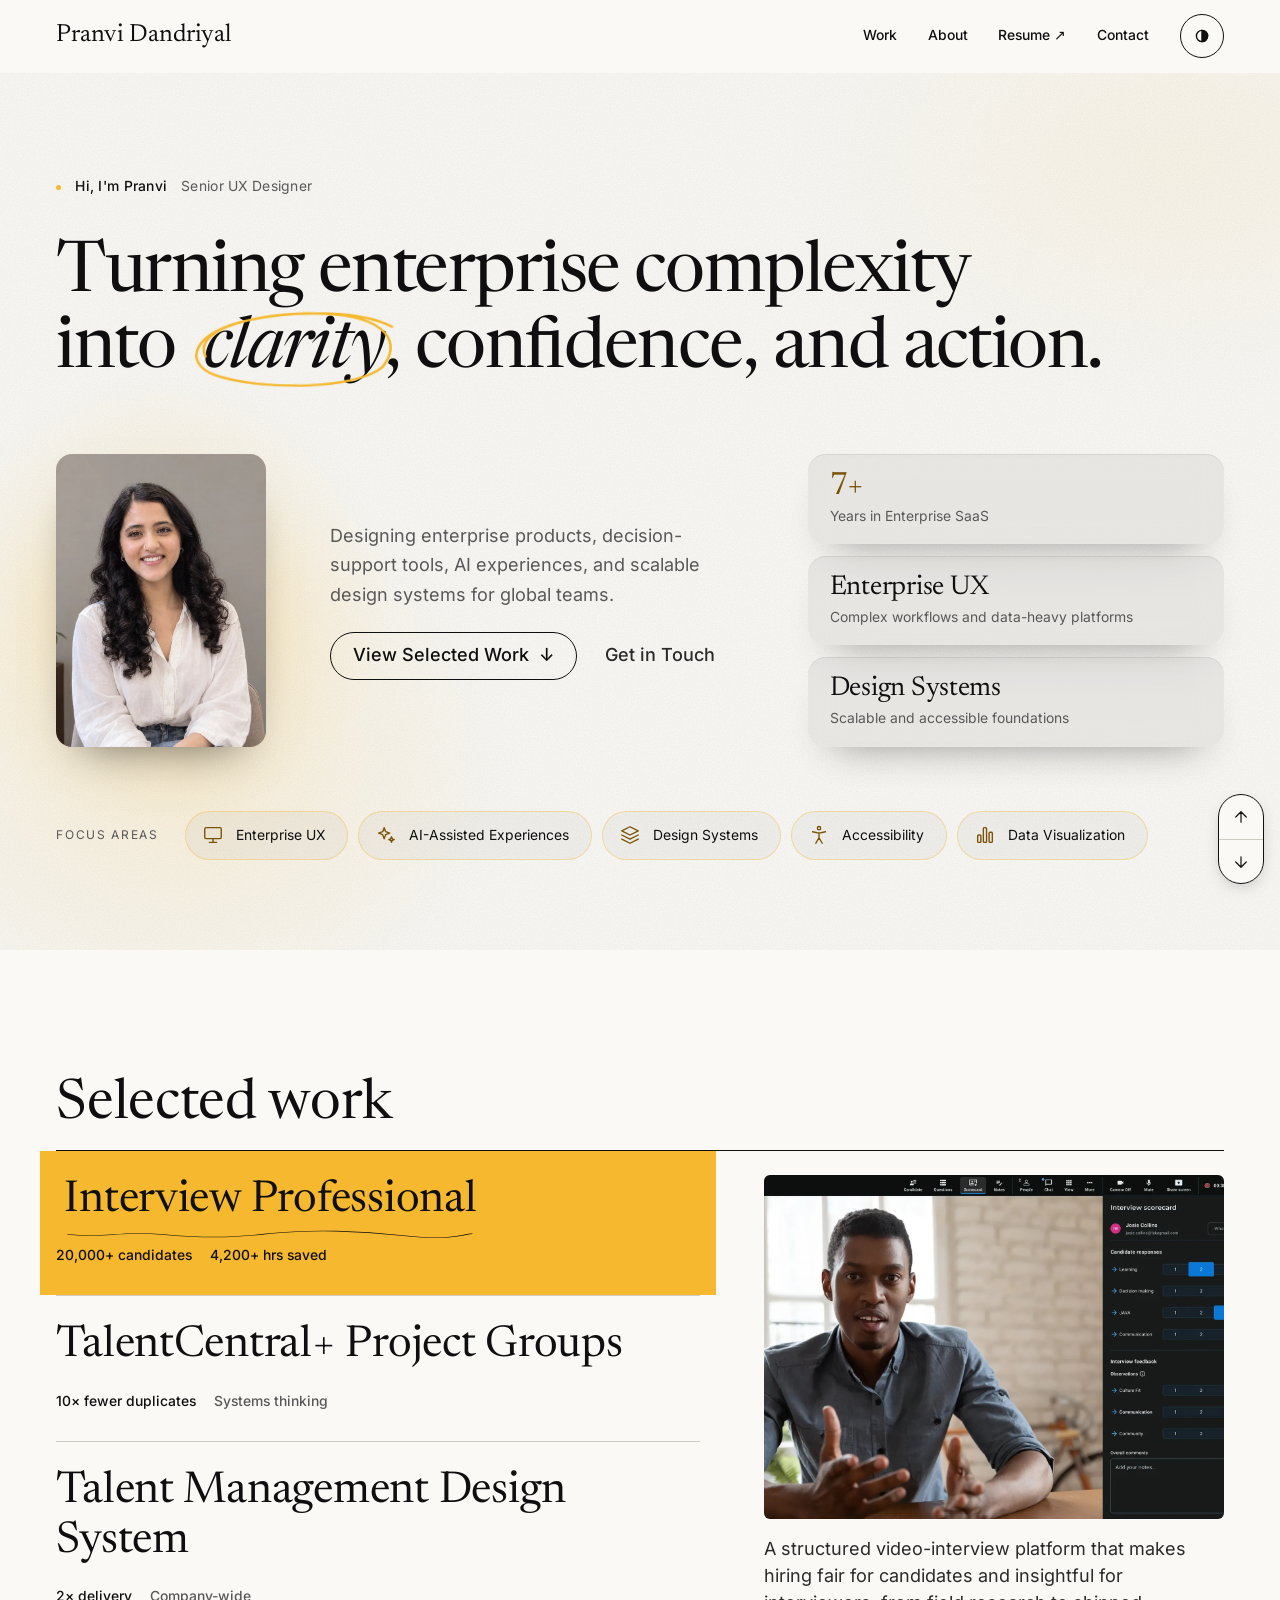
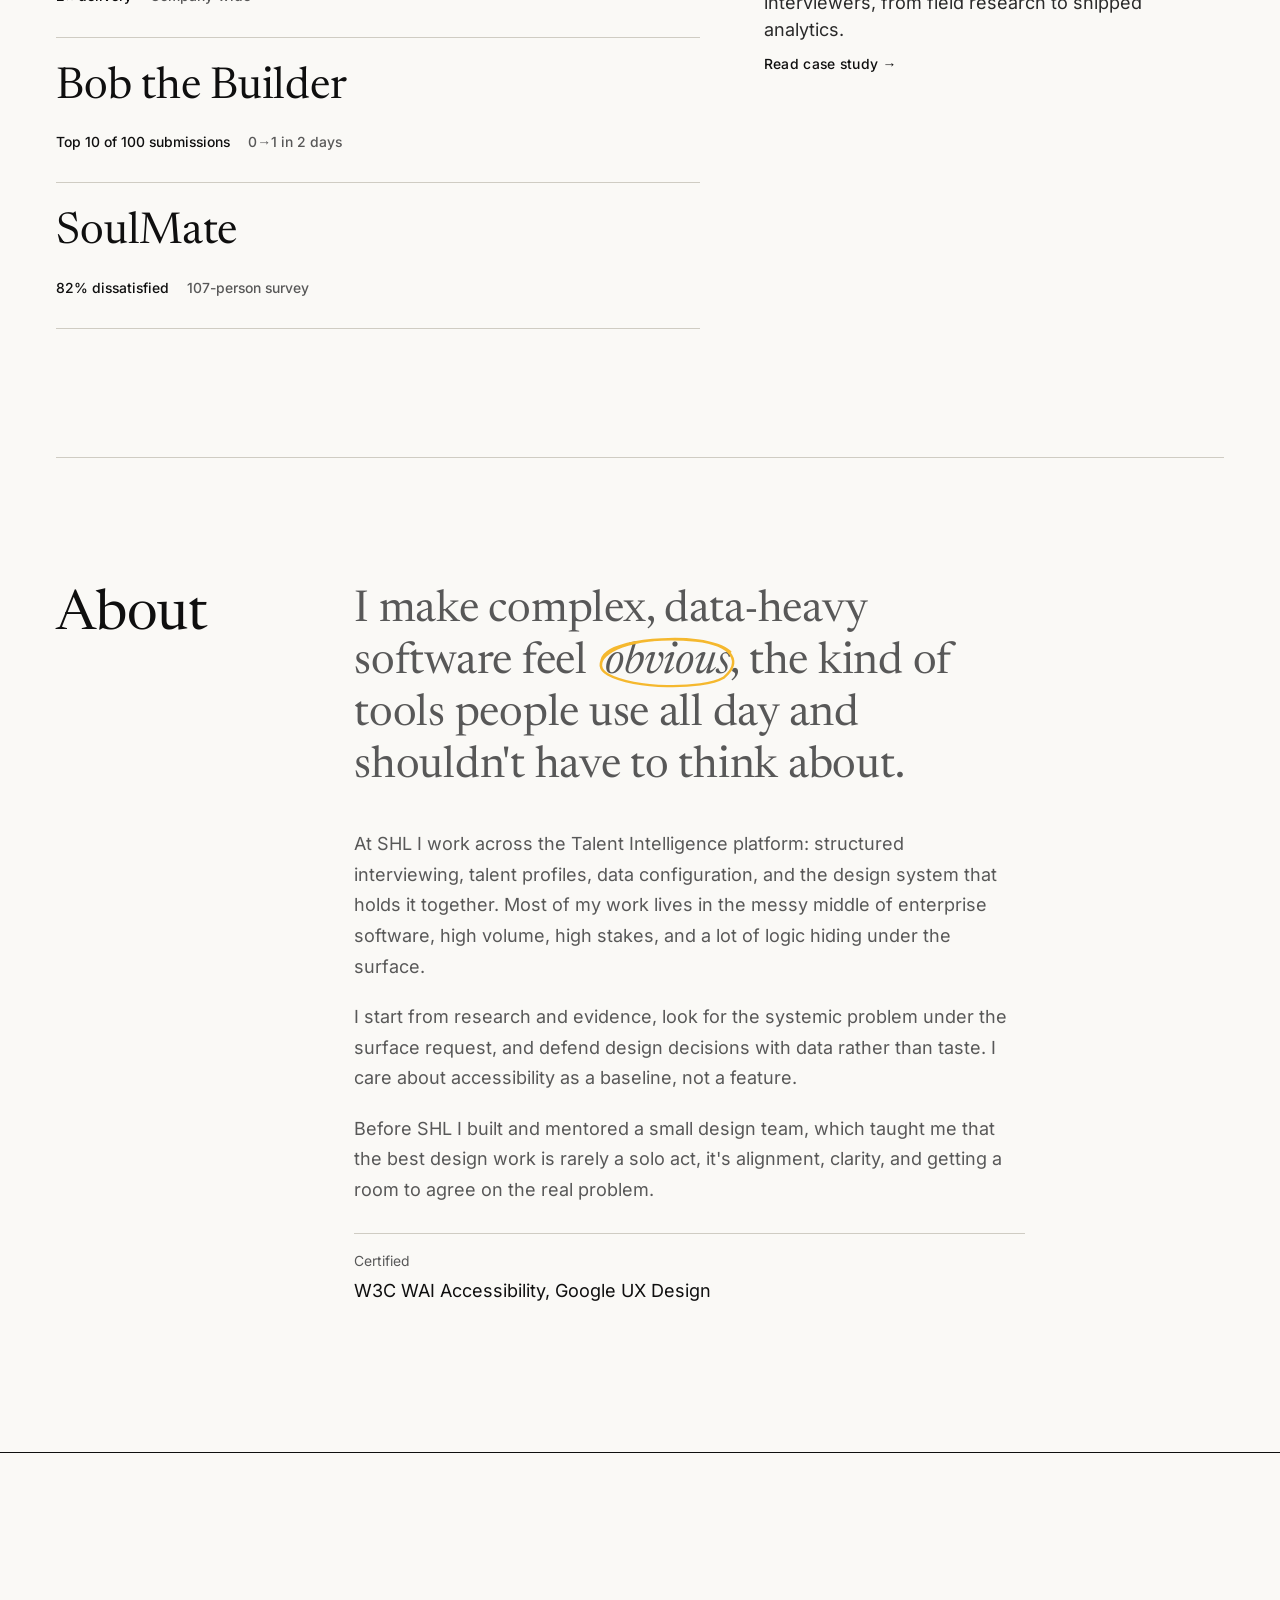
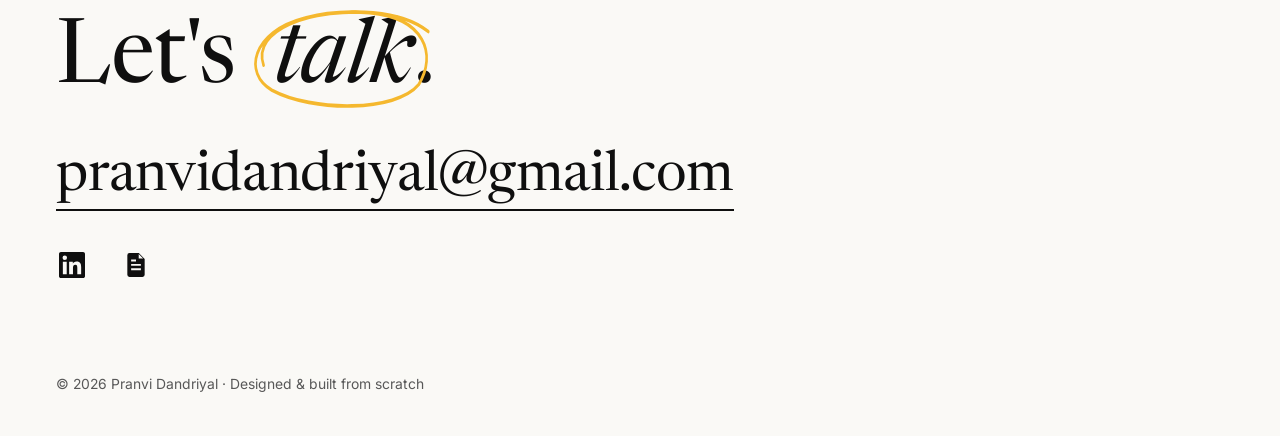
==== commit 123ce0cd: "Hero portrait: drifting gold glow, hover lift/zoom and cursor-following glow Co-Authored-By: Claude " ====
--- a/index.html
+++ b/index.html
@@ -22,7 +22,7 @@
 <link rel="preload" href="fonts/newsreader-italic.woff2" as="font" type="font/woff2" crossorigin>
 <link rel="preload" href="fonts/inter.woff2" as="font" type="font/woff2" crossorigin>
 <script>try{var t=localStorage.getItem('theme');if(t)document.documentElement.setAttribute('data-theme',t)}catch(e){}document.documentElement.classList.add('js')</script>
-<link rel="stylesheet" href="styles.css?v=40">
+<link rel="stylesheet" href="styles.css?v=41">
 </head>
 <body>
 <a class="skip" href="#main">Skip to content</a>
@@ -147,6 +147,6 @@
   </div>
 </footer>
 
-<script src="site.js?v=15" defer></script>
+<script src="site.js?v=16" defer></script>
 </body>
 </html>
--- a/styles.css
+++ b/styles.css
@@ -211,10 +211,20 @@
 .hv h1 { margin: clamp(22px, 3vw, 40px) 0 0; font-family: var(--f-serif); font-weight: 400; font-size: clamp(2.4rem, .8rem + 4.5vw, 4.4rem); line-height: 1.08; letter-spacing: -.022em; color: var(--ink); text-wrap: balance; }
 .hv h1 .hl { font-style: italic; }
 .hv-lower { display: grid; gap: 24px 18px; margin-top: clamp(40px, 5vw, 72px); align-items: stretch; grid-template-columns: minmax(100px, 32%) minmax(0, 1fr); }
-.hv-pt { position: relative; }
-.hv-pt::before { content: ""; position: absolute; left: 50%; top: 50%; width: 220%; aspect-ratio: 1; transform: translate(-50%, -50%); z-index: -1; background: radial-gradient(closest-side, color-mix(in srgb, var(--pop) 22%, transparent), transparent 100%); }
-.hv-pt .win { position: relative; width: 100%; height: 100%; min-height: 190px; overflow: hidden; border-radius: 16px; box-shadow: 0 24px 44px -26px rgba(0,0,0,.6); }
-.hv-pt img { position: absolute; inset: 0; width: 100%; height: 100%; object-fit: cover; object-position: 50% 14%; }
+.hv-pt { position: relative; --gx: 0px; --gy: 0px; --ix: 0px; --iy: 0px; }
+/* two soft gold glows behind the photo: they drift on their own, follow the cursor a little, and swell on hover */
+.hv-pt::before, .hv-pt::after { content: ""; position: absolute; left: 50%; top: 50%; aspect-ratio: 1; z-index: -1; pointer-events: none; border-radius: 50%;
+  translate: calc(-50% + var(--gx)) calc(-50% + var(--gy)); transition: translate 1s cubic-bezier(.2,.7,.2,1), scale .7s cubic-bezier(.2,.7,.2,1), opacity .5s; }
+.hv-pt::before { width: 220%; background: radial-gradient(closest-side, color-mix(in srgb, var(--pop) 24%, transparent), transparent 100%); opacity: .85; animation: hv-drift-a 17s ease-in-out infinite alternate; }
+.hv-pt::after { width: 150%; background: radial-gradient(closest-side, color-mix(in srgb, var(--pop) 18%, transparent), transparent 100%); opacity: .7; animation: hv-drift-b 23s ease-in-out infinite alternate; }
+.hv-pt:hover::before { scale: 1.14; opacity: 1; }
+.hv-pt:hover::after { scale: 1.25; opacity: 1; }
+@keyframes hv-drift-a { 0% { transform: translate(-7%, 5%) scale(.94); } 50% { transform: translate(5%, -6%) scale(1.08); } 100% { transform: translate(8%, 6%) scale(1); } }
+@keyframes hv-drift-b { 0% { transform: translate(12%, -10%) scale(1.05); } 50% { transform: translate(-10%, 8%) scale(.9); } 100% { transform: translate(-4%, -12%) scale(1.1); } }
+.hv-pt .win { position: relative; width: 100%; height: 100%; min-height: 190px; overflow: hidden; border-radius: 16px; box-shadow: 0 24px 44px -26px rgba(0,0,0,.6); transition: transform .5s cubic-bezier(.2,.7,.2,1), box-shadow .5s; }
+.hv-pt:hover .win { transform: translateY(-5px); box-shadow: 0 34px 54px -26px rgba(0,0,0,.7), 0 0 0 1px color-mix(in srgb, var(--pop) 40%, transparent); }
+.hv-pt img { position: absolute; inset: 0; width: 100%; height: 100%; object-fit: cover; object-position: 50% 14%; transform: translate(var(--ix), var(--iy)) scale(1); transition: transform .7s cubic-bezier(.2,.7,.2,1); }
+.hv-pt:hover img { transform: translate(var(--ix), var(--iy)) scale(1.08); }
 .hv-copy { display: flex; flex-direction: column; justify-content: center; gap: 22px; min-width: 0; }
 .hv-copy .hero__cta { flex-direction: column; align-items: flex-start; gap: 4px; }
 .hv-copy .btn { white-space: nowrap; padding: 0 18px; }
@@ -574,7 +584,9 @@
 @media (prefers-reduced-motion: reduce) {
   * { scroll-behavior: auto !important; }
   .reveal { opacity: 1; transform: none; transition: none; }
-  .row, .row::before, .row .t, .glass, .hv-pills li, .nav a { transition: none !important; }
+  .row, .row::before, .row .t, .glass, .hv-pills li, .hv-pt .win, .hv-pt img, .hv-pt::before, .hv-pt::after, .nav a { transition: none !important; }
+  .hv-pt::before, .hv-pt::after { animation: none; }
+  .hv-pt:hover .win, .hv-pt:hover img { transform: none; }
 }
 
 /* ---- Print / save as PDF -------------------------------------------- */
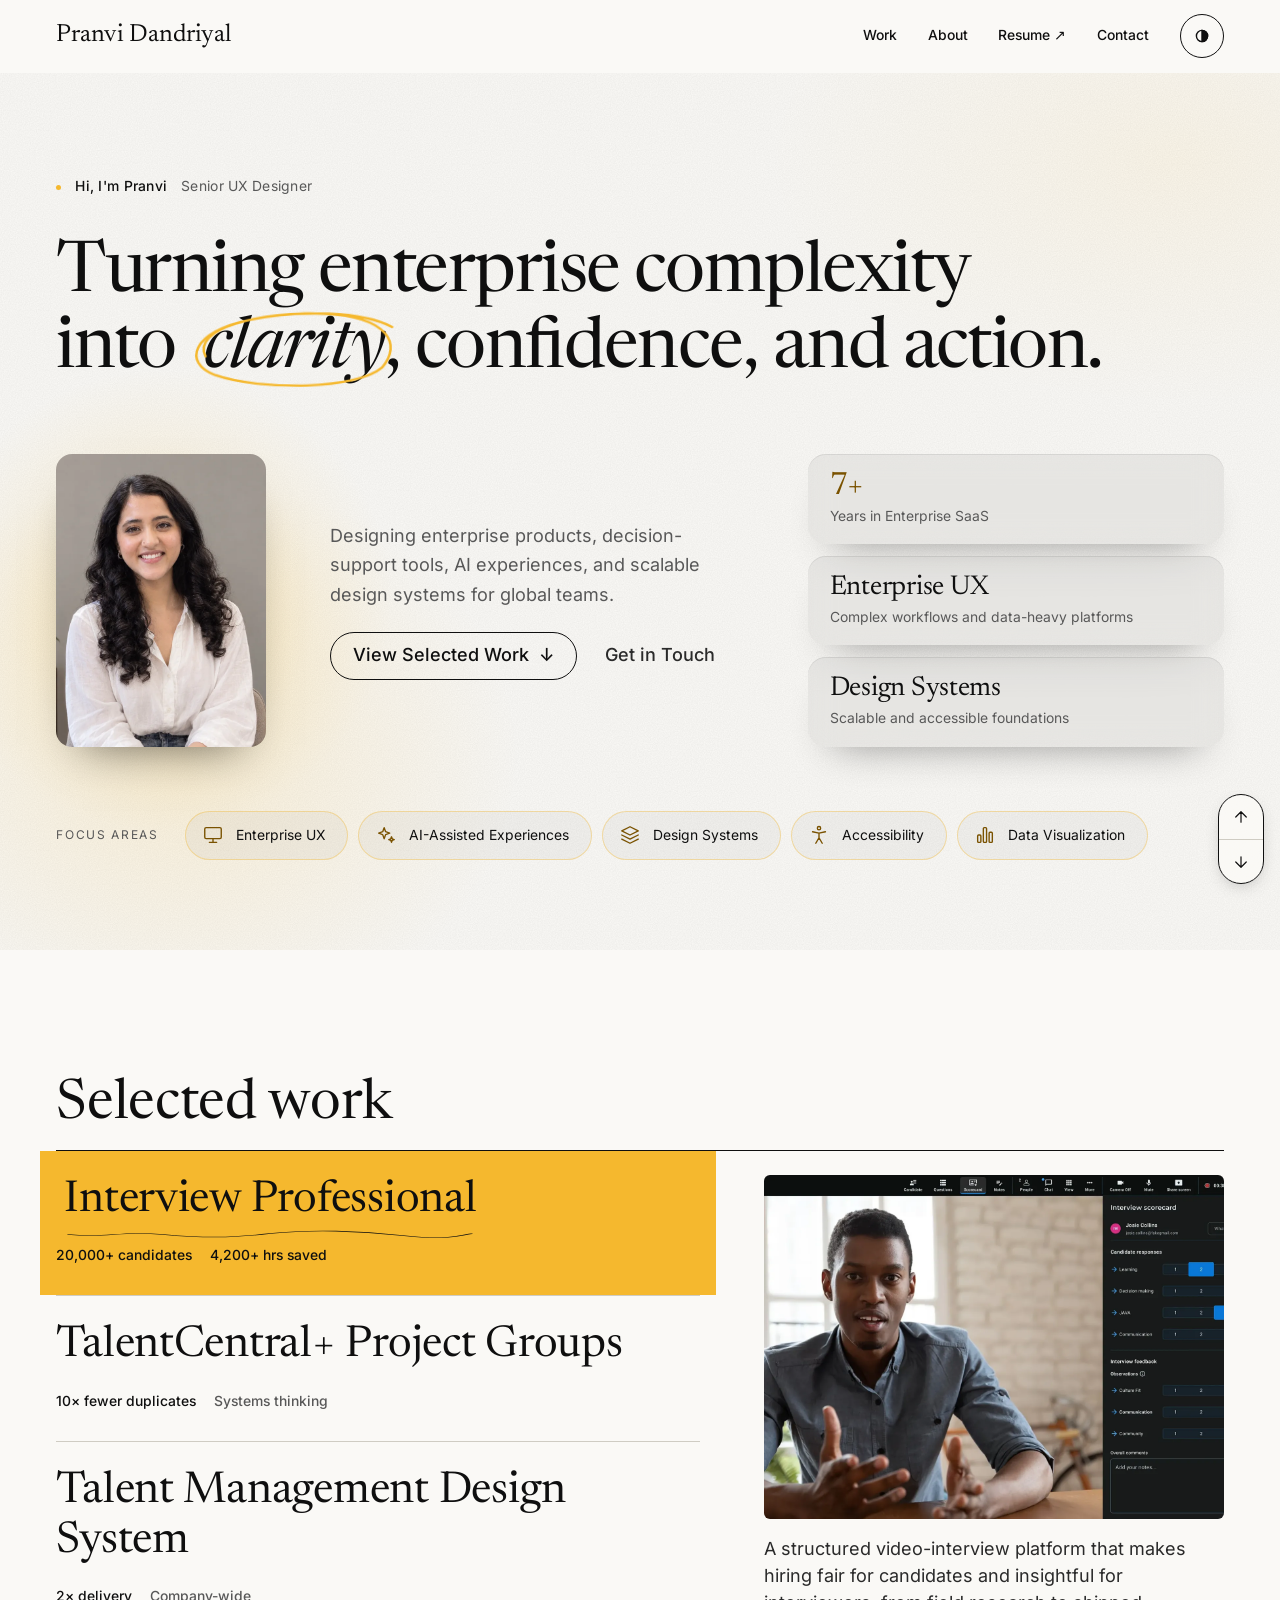
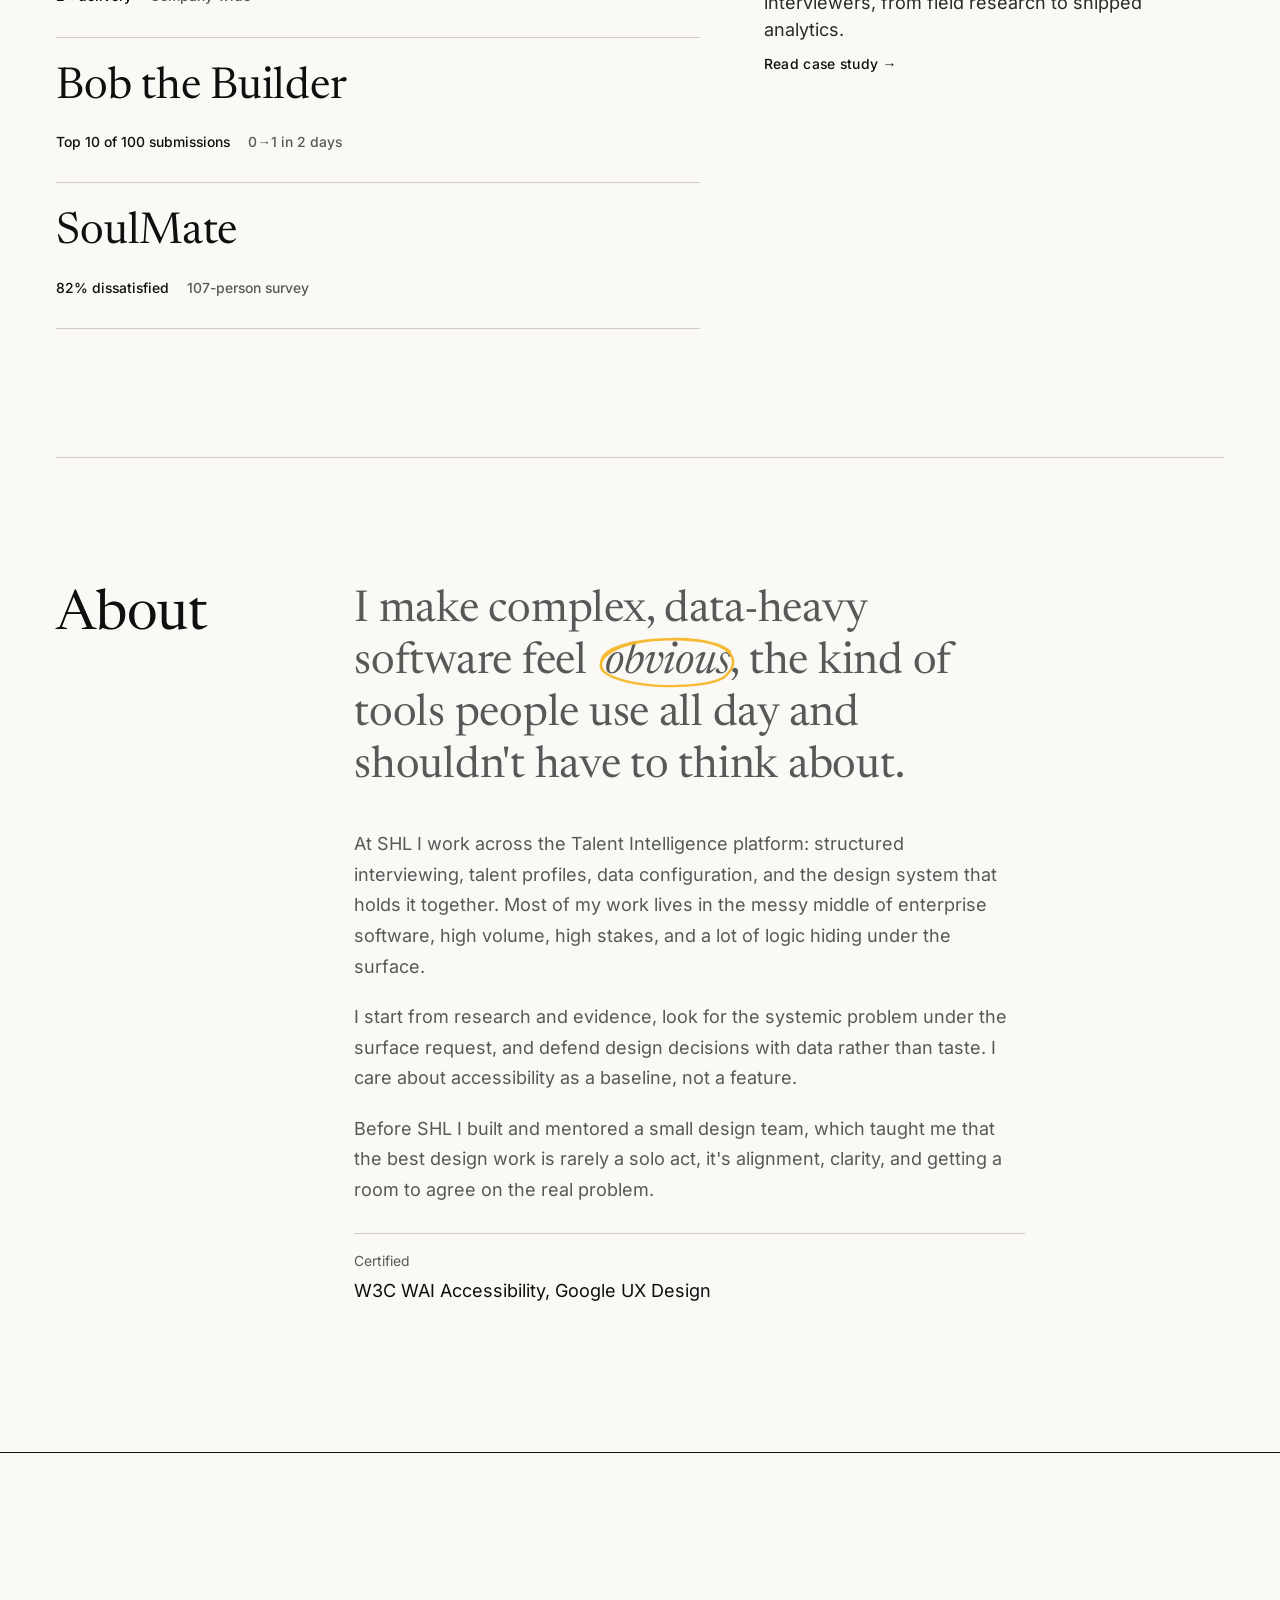
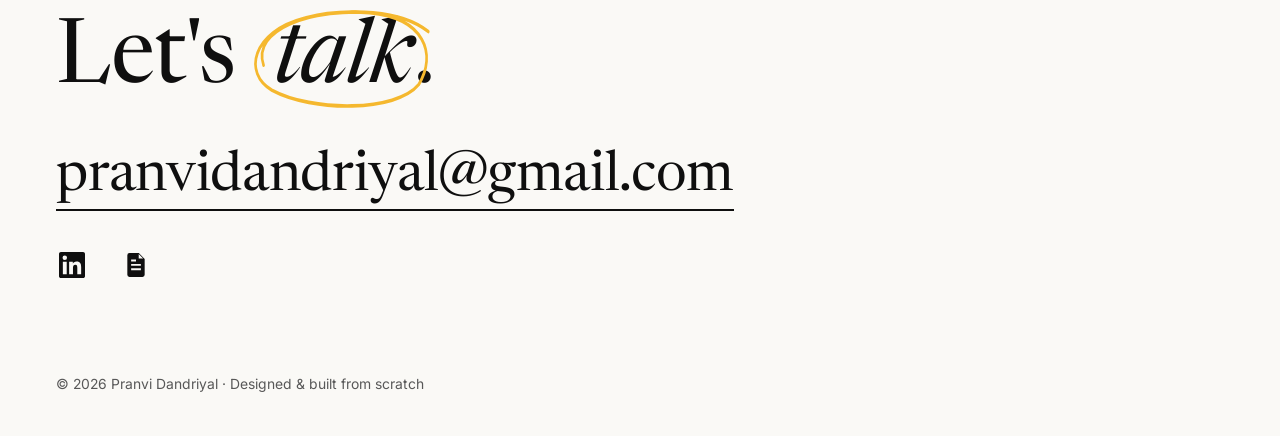
==== commit 37973433: "Hero portrait: glow and photo follow the cursor across the hero Co-Authored-By: Claude Sonnet 5.5 <n" ====
--- a/index.html
+++ b/index.html
@@ -22,7 +22,7 @@
 <link rel="preload" href="fonts/newsreader-italic.woff2" as="font" type="font/woff2" crossorigin>
 <link rel="preload" href="fonts/inter.woff2" as="font" type="font/woff2" crossorigin>
 <script>try{var t=localStorage.getItem('theme');if(t)document.documentElement.setAttribute('data-theme',t)}catch(e){}document.documentElement.classList.add('js')</script>
-<link rel="stylesheet" href="styles.css?v=41">
+<link rel="stylesheet" href="styles.css?v=42">
 </head>
 <body>
 <a class="skip" href="#main">Skip to content</a>
@@ -147,6 +147,6 @@
   </div>
 </footer>
 
-<script src="site.js?v=16" defer></script>
+<script src="site.js?v=17" defer></script>
 </body>
 </html>
--- a/styles.css
+++ b/styles.css
@@ -211,7 +211,7 @@
 .hv h1 { margin: clamp(22px, 3vw, 40px) 0 0; font-family: var(--f-serif); font-weight: 400; font-size: clamp(2.4rem, .8rem + 4.5vw, 4.4rem); line-height: 1.08; letter-spacing: -.022em; color: var(--ink); text-wrap: balance; }
 .hv h1 .hl { font-style: italic; }
 .hv-lower { display: grid; gap: 24px 18px; margin-top: clamp(40px, 5vw, 72px); align-items: stretch; grid-template-columns: minmax(100px, 32%) minmax(0, 1fr); }
-.hv-pt { position: relative; --gx: 0px; --gy: 0px; --ix: 0px; --iy: 0px; }
+.hv-pt { position: relative; --gx: 0px; --gy: 0px; --ix: 0px; --iy: 0px; --rx: 0deg; --ry: 0deg; }
 /* two soft gold glows behind the photo: they drift on their own, follow the cursor a little, and swell on hover */
 .hv-pt::before, .hv-pt::after { content: ""; position: absolute; left: 50%; top: 50%; aspect-ratio: 1; z-index: -1; pointer-events: none; border-radius: 50%;
   translate: calc(-50% + var(--gx)) calc(-50% + var(--gy)); transition: translate 1s cubic-bezier(.2,.7,.2,1), scale .7s cubic-bezier(.2,.7,.2,1), opacity .5s; }
@@ -221,10 +221,10 @@
 .hv-pt:hover::after { scale: 1.25; opacity: 1; }
 @keyframes hv-drift-a { 0% { transform: translate(-7%, 5%) scale(.94); } 50% { transform: translate(5%, -6%) scale(1.08); } 100% { transform: translate(8%, 6%) scale(1); } }
 @keyframes hv-drift-b { 0% { transform: translate(12%, -10%) scale(1.05); } 50% { transform: translate(-10%, 8%) scale(.9); } 100% { transform: translate(-4%, -12%) scale(1.1); } }
-.hv-pt .win { position: relative; width: 100%; height: 100%; min-height: 190px; overflow: hidden; border-radius: 16px; box-shadow: 0 24px 44px -26px rgba(0,0,0,.6); transition: transform .5s cubic-bezier(.2,.7,.2,1), box-shadow .5s; }
-.hv-pt:hover .win { transform: translateY(-5px); box-shadow: 0 34px 54px -26px rgba(0,0,0,.7), 0 0 0 1px color-mix(in srgb, var(--pop) 40%, transparent); }
-.hv-pt img { position: absolute; inset: 0; width: 100%; height: 100%; object-fit: cover; object-position: 50% 14%; transform: translate(var(--ix), var(--iy)) scale(1); transition: transform .7s cubic-bezier(.2,.7,.2,1); }
-.hv-pt:hover img { transform: translate(var(--ix), var(--iy)) scale(1.08); }
+.hv-pt .win { position: relative; width: 100%; height: 100%; min-height: 190px; overflow: hidden; border-radius: 16px; box-shadow: 0 24px 44px -26px rgba(0,0,0,.6); transform: perspective(800px) rotateX(var(--rx)) rotateY(var(--ry)); transition: transform .45s cubic-bezier(.2,.7,.2,1), box-shadow .5s; }
+.hv-pt:hover .win { transform: perspective(800px) rotateX(var(--rx)) rotateY(var(--ry)) translateY(-5px); box-shadow: 0 34px 54px -26px rgba(0,0,0,.7), 0 0 0 1px color-mix(in srgb, var(--pop) 40%, transparent); }
+.hv-pt img { position: absolute; inset: 0; width: 100%; height: 100%; object-fit: cover; object-position: 50% 14%; transform: translate(var(--ix), var(--iy)) scale(1.07); transition: transform .6s cubic-bezier(.2,.7,.2,1); }
+.hv-pt:hover img { transform: translate(var(--ix), var(--iy)) scale(1.12); }
 .hv-copy { display: flex; flex-direction: column; justify-content: center; gap: 22px; min-width: 0; }
 .hv-copy .hero__cta { flex-direction: column; align-items: flex-start; gap: 4px; }
 .hv-copy .btn { white-space: nowrap; padding: 0 18px; }
@@ -586,7 +586,8 @@
   .reveal { opacity: 1; transform: none; transition: none; }
   .row, .row::before, .row .t, .glass, .hv-pills li, .hv-pt .win, .hv-pt img, .hv-pt::before, .hv-pt::after, .nav a { transition: none !important; }
   .hv-pt::before, .hv-pt::after { animation: none; }
-  .hv-pt:hover .win, .hv-pt:hover img { transform: none; }
+  .hv-pt .win, .hv-pt:hover .win { transform: none; }
+  .hv-pt img, .hv-pt:hover img { transform: none; }
 }
 
 /* ---- Print / save as PDF -------------------------------------------- */
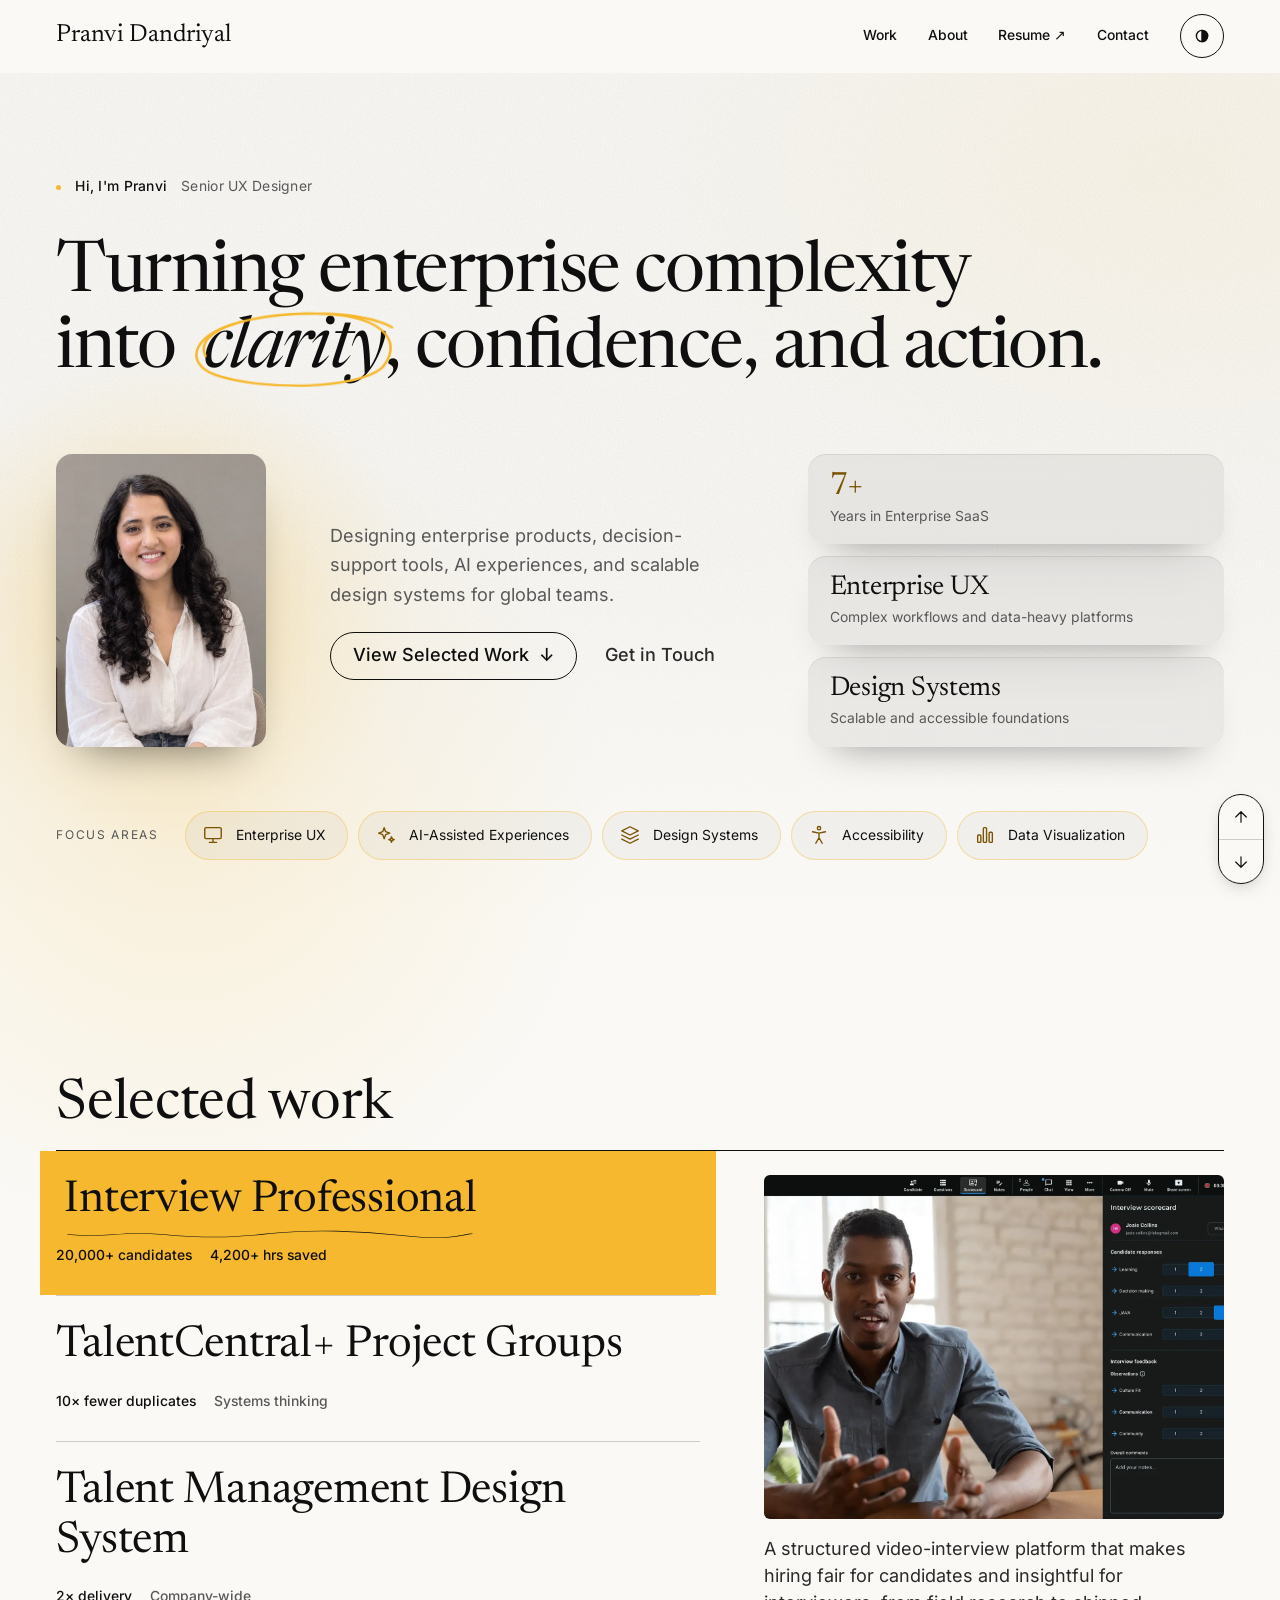
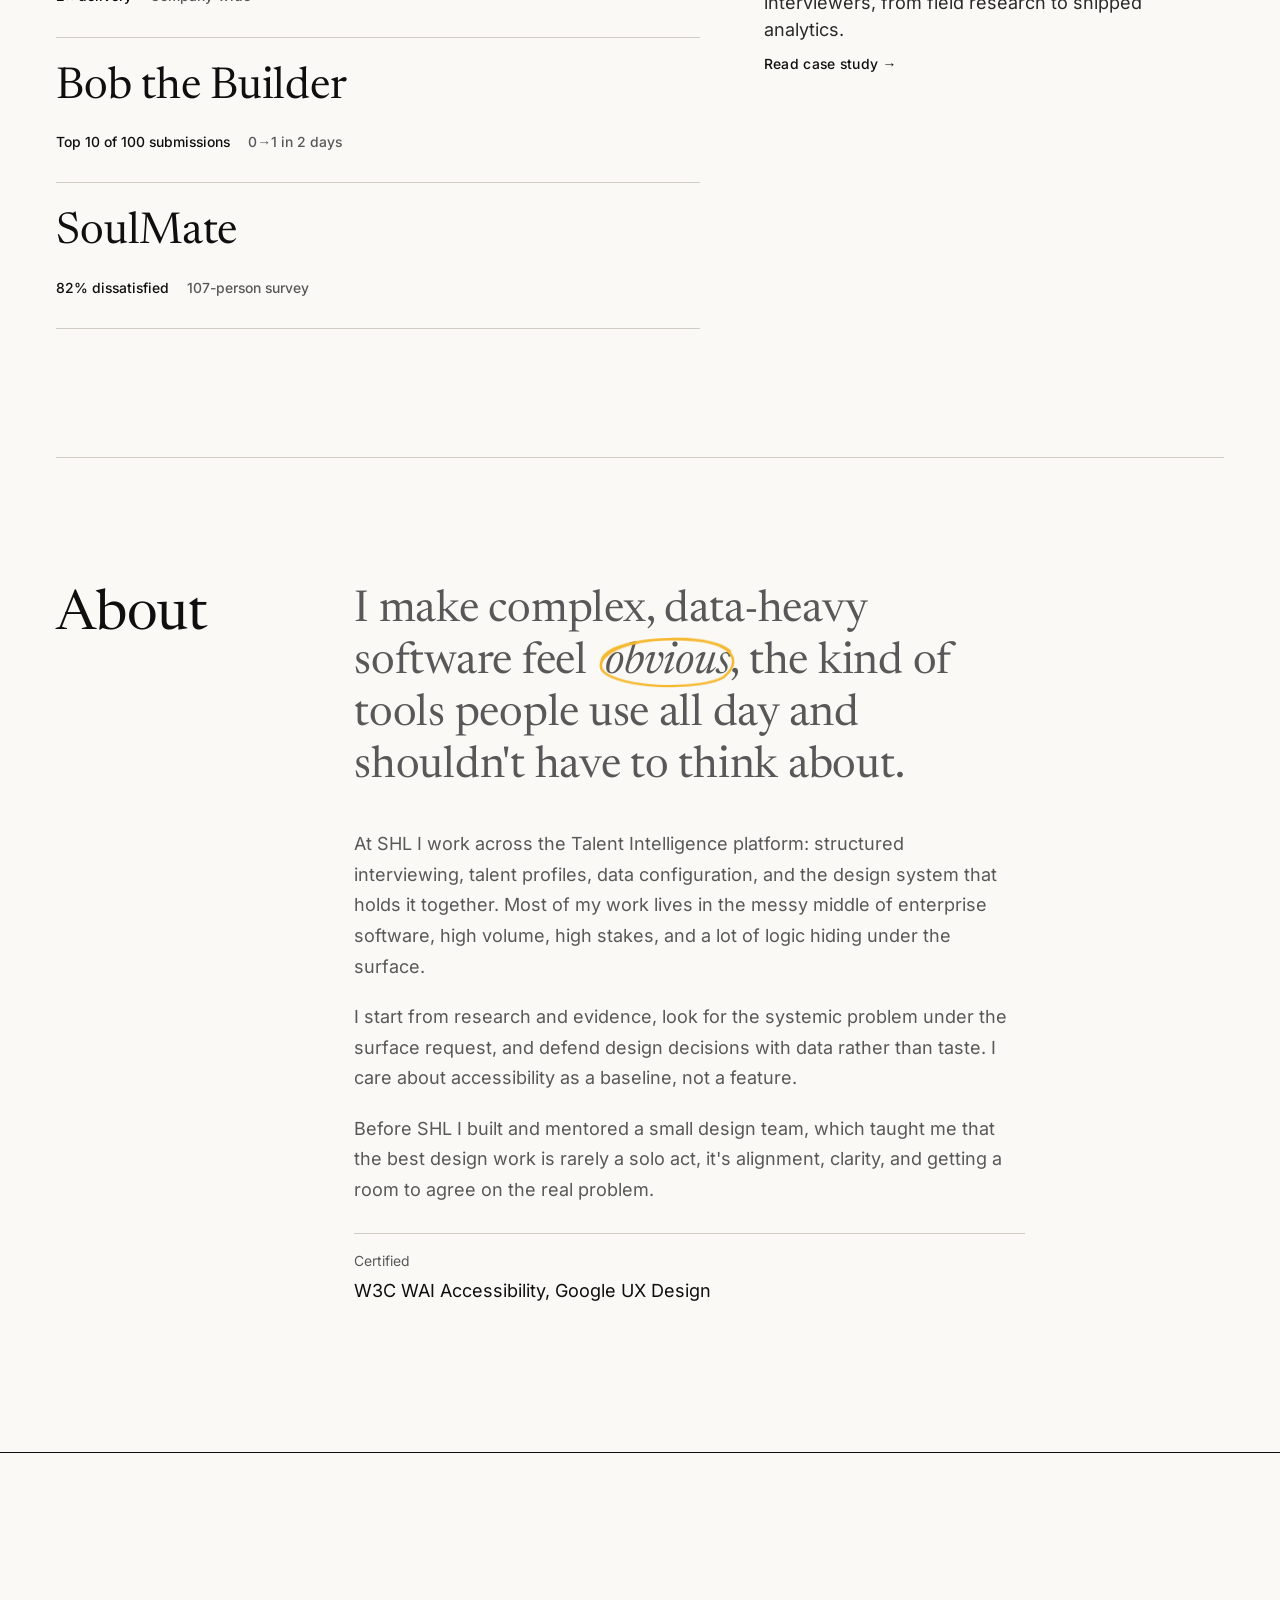
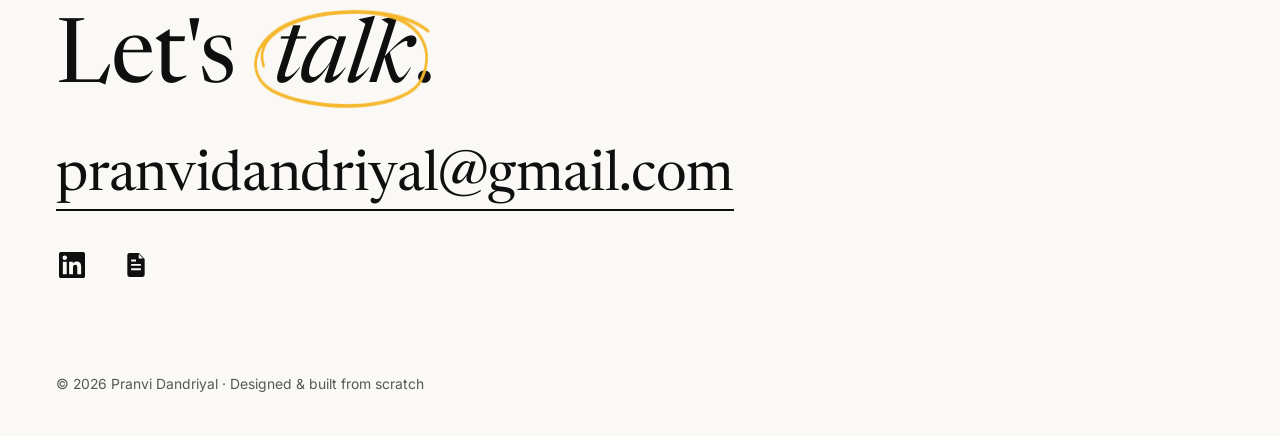
==== commit 363555a8: "Hero glow: bleeds softly into next section, stronger drift and cursor follow, subtle scroll drift Co" ====
--- a/index.html
+++ b/index.html
@@ -22,7 +22,7 @@
 <link rel="preload" href="fonts/newsreader-italic.woff2" as="font" type="font/woff2" crossorigin>
 <link rel="preload" href="fonts/inter.woff2" as="font" type="font/woff2" crossorigin>
 <script>try{var t=localStorage.getItem('theme');if(t)document.documentElement.setAttribute('data-theme',t)}catch(e){}document.documentElement.classList.add('js')</script>
-<link rel="stylesheet" href="styles.css?v=42">
+<link rel="stylesheet" href="styles.css?v=43">
 </head>
 <body>
 <a class="skip" href="#main">Skip to content</a>
@@ -147,6 +147,6 @@
   </div>
 </footer>
 
-<script src="site.js?v=17" defer></script>
+<script src="site.js?v=18" defer></script>
 </body>
 </html>
--- a/styles.css
+++ b/styles.css
@@ -198,29 +198,29 @@
 
 /* ---- Hero ------------------------------------------------------------ */
 /* ---- Hero: premium editorial ---------------------------------------- */
-.hv { position: relative; isolation: isolate; overflow: hidden; padding-block: clamp(56px, 8vw, 120px) clamp(56px, 7vw, 104px); }
-.hv::before { content: ""; position: absolute; inset: 0; z-index: -1; pointer-events: none; opacity: .05;
+.hv { position: relative; overflow-x: clip; padding-block: clamp(56px, 8vw, 120px) clamp(56px, 7vw, 104px); }
+.hv::before { content: ""; position: absolute; inset: 0; z-index: -1; pointer-events: none; opacity: .05; -webkit-mask-image: linear-gradient(#000 55%, transparent); mask-image: linear-gradient(#000 55%, transparent);
   background-image: url("data:image/svg+xml,%3Csvg xmlns='http://www.w3.org/2000/svg' width='180' height='180'%3E%3Cfilter id='n'%3E%3CfeTurbulence type='fractalNoise' baseFrequency='.85' numOctaves='2' stitchTiles='stitch'/%3E%3CfeColorMatrix values='0 0 0 0 1 0 0 0 0 1 0 0 0 0 1 0 0 0 .9 0'/%3E%3C/filter%3E%3Crect width='100%25' height='100%25' filter='url(%23n)'/%3E%3C/svg%3E"); }
 :root[data-theme="light"] .hv::before { filter: invert(1); opacity: .06; }
 @media (prefers-color-scheme: light) { :root:not([data-theme]) .hv::before { filter: invert(1); opacity: .06; } }
-.hv::after { content: ""; position: absolute; inset: 0; z-index: -1; pointer-events: none;
-  background: radial-gradient(38% 46% at 14% 78%, color-mix(in srgb, var(--pop) 15%, transparent), transparent 70%), radial-gradient(46% 40% at 92% 10%, color-mix(in srgb, var(--pop) 7%, transparent), transparent 70%); }
+.hv::after { content: ""; position: absolute; left: 0; right: 0; top: 0; bottom: -320px; z-index: -1; pointer-events: none;
+  background: radial-gradient(34% 36% at 14% 62%, color-mix(in srgb, var(--pop) 15%, transparent), transparent 100%), radial-gradient(46% 30% at 92% 8%, color-mix(in srgb, var(--pop) 7%, transparent), transparent 100%); }
 .hv-intro { display: flex; align-items: center; flex-wrap: wrap; gap: 6px 14px; margin: 0; color: var(--muted); font-size: var(--step--1); letter-spacing: .02em; }
 .hv-intro b { font-weight: 500; color: var(--ink); }
 .hv-intro i { width: 5px; height: 5px; border-radius: 50%; background: var(--pop); }
 .hv h1 { margin: clamp(22px, 3vw, 40px) 0 0; font-family: var(--f-serif); font-weight: 400; font-size: clamp(2.4rem, .8rem + 4.5vw, 4.4rem); line-height: 1.08; letter-spacing: -.022em; color: var(--ink); text-wrap: balance; }
 .hv h1 .hl { font-style: italic; }
 .hv-lower { display: grid; gap: 24px 18px; margin-top: clamp(40px, 5vw, 72px); align-items: stretch; grid-template-columns: minmax(100px, 32%) minmax(0, 1fr); }
-.hv-pt { position: relative; --gx: 0px; --gy: 0px; --ix: 0px; --iy: 0px; --rx: 0deg; --ry: 0deg; }
+.hv-pt { position: relative; --gx: 0px; --gy: 0px; --ix: 0px; --iy: 0px; --rx: 0deg; --ry: 0deg; --sx: 0px; --sy: 0px; }
 /* two soft gold glows behind the photo: they drift on their own, follow the cursor a little, and swell on hover */
 .hv-pt::before, .hv-pt::after { content: ""; position: absolute; left: 50%; top: 50%; aspect-ratio: 1; z-index: -1; pointer-events: none; border-radius: 50%;
-  translate: calc(-50% + var(--gx)) calc(-50% + var(--gy)); transition: translate 1s cubic-bezier(.2,.7,.2,1), scale .7s cubic-bezier(.2,.7,.2,1), opacity .5s; }
-.hv-pt::before { width: 220%; background: radial-gradient(closest-side, color-mix(in srgb, var(--pop) 24%, transparent), transparent 100%); opacity: .85; animation: hv-drift-a 17s ease-in-out infinite alternate; }
-.hv-pt::after { width: 150%; background: radial-gradient(closest-side, color-mix(in srgb, var(--pop) 18%, transparent), transparent 100%); opacity: .7; animation: hv-drift-b 23s ease-in-out infinite alternate; }
+  translate: calc(-50% + var(--gx) + var(--sx)) calc(-50% + var(--gy) + var(--sy)); transition: translate .9s cubic-bezier(.2,.7,.2,1), scale .7s cubic-bezier(.2,.7,.2,1), opacity .5s; }
+.hv-pt::before { width: 240%; background: radial-gradient(closest-side, color-mix(in srgb, var(--pop) 26%, transparent), transparent 100%); opacity: .85; animation: hv-drift-a 11s ease-in-out infinite alternate; }
+.hv-pt::after { width: 160%; translate: calc(-50% + var(--gx) * -.5 - var(--sx)) calc(-50% + var(--gy) * -.5 + var(--sy) * .6); background: radial-gradient(closest-side, color-mix(in srgb, var(--pop) 18%, transparent), transparent 100%); opacity: .7; animation: hv-drift-b 15s ease-in-out infinite alternate; }
 .hv-pt:hover::before { scale: 1.14; opacity: 1; }
 .hv-pt:hover::after { scale: 1.25; opacity: 1; }
-@keyframes hv-drift-a { 0% { transform: translate(-7%, 5%) scale(.94); } 50% { transform: translate(5%, -6%) scale(1.08); } 100% { transform: translate(8%, 6%) scale(1); } }
-@keyframes hv-drift-b { 0% { transform: translate(12%, -10%) scale(1.05); } 50% { transform: translate(-10%, 8%) scale(.9); } 100% { transform: translate(-4%, -12%) scale(1.1); } }
+@keyframes hv-drift-a { 0% { transform: translate(-16%, 10%) scale(.9); } 50% { transform: translate(12%, -14%) scale(1.14); } 100% { transform: translate(18%, 14%) scale(.98); } }
+@keyframes hv-drift-b { 0% { transform: translate(24%, -20%) scale(1.08); } 50% { transform: translate(-22%, 16%) scale(.86); } 100% { transform: translate(-8%, -26%) scale(1.16); } }
 .hv-pt .win { position: relative; width: 100%; height: 100%; min-height: 190px; overflow: hidden; border-radius: 16px; box-shadow: 0 24px 44px -26px rgba(0,0,0,.6); transform: perspective(800px) rotateX(var(--rx)) rotateY(var(--ry)); transition: transform .45s cubic-bezier(.2,.7,.2,1), box-shadow .5s; }
 .hv-pt:hover .win { transform: perspective(800px) rotateX(var(--rx)) rotateY(var(--ry)) translateY(-5px); box-shadow: 0 34px 54px -26px rgba(0,0,0,.7), 0 0 0 1px color-mix(in srgb, var(--pop) 40%, transparent); }
 .hv-pt img { position: absolute; inset: 0; width: 100%; height: 100%; object-fit: cover; object-position: 50% 14%; transform: translate(var(--ix), var(--iy)) scale(1.07); transition: transform .6s cubic-bezier(.2,.7,.2,1); }
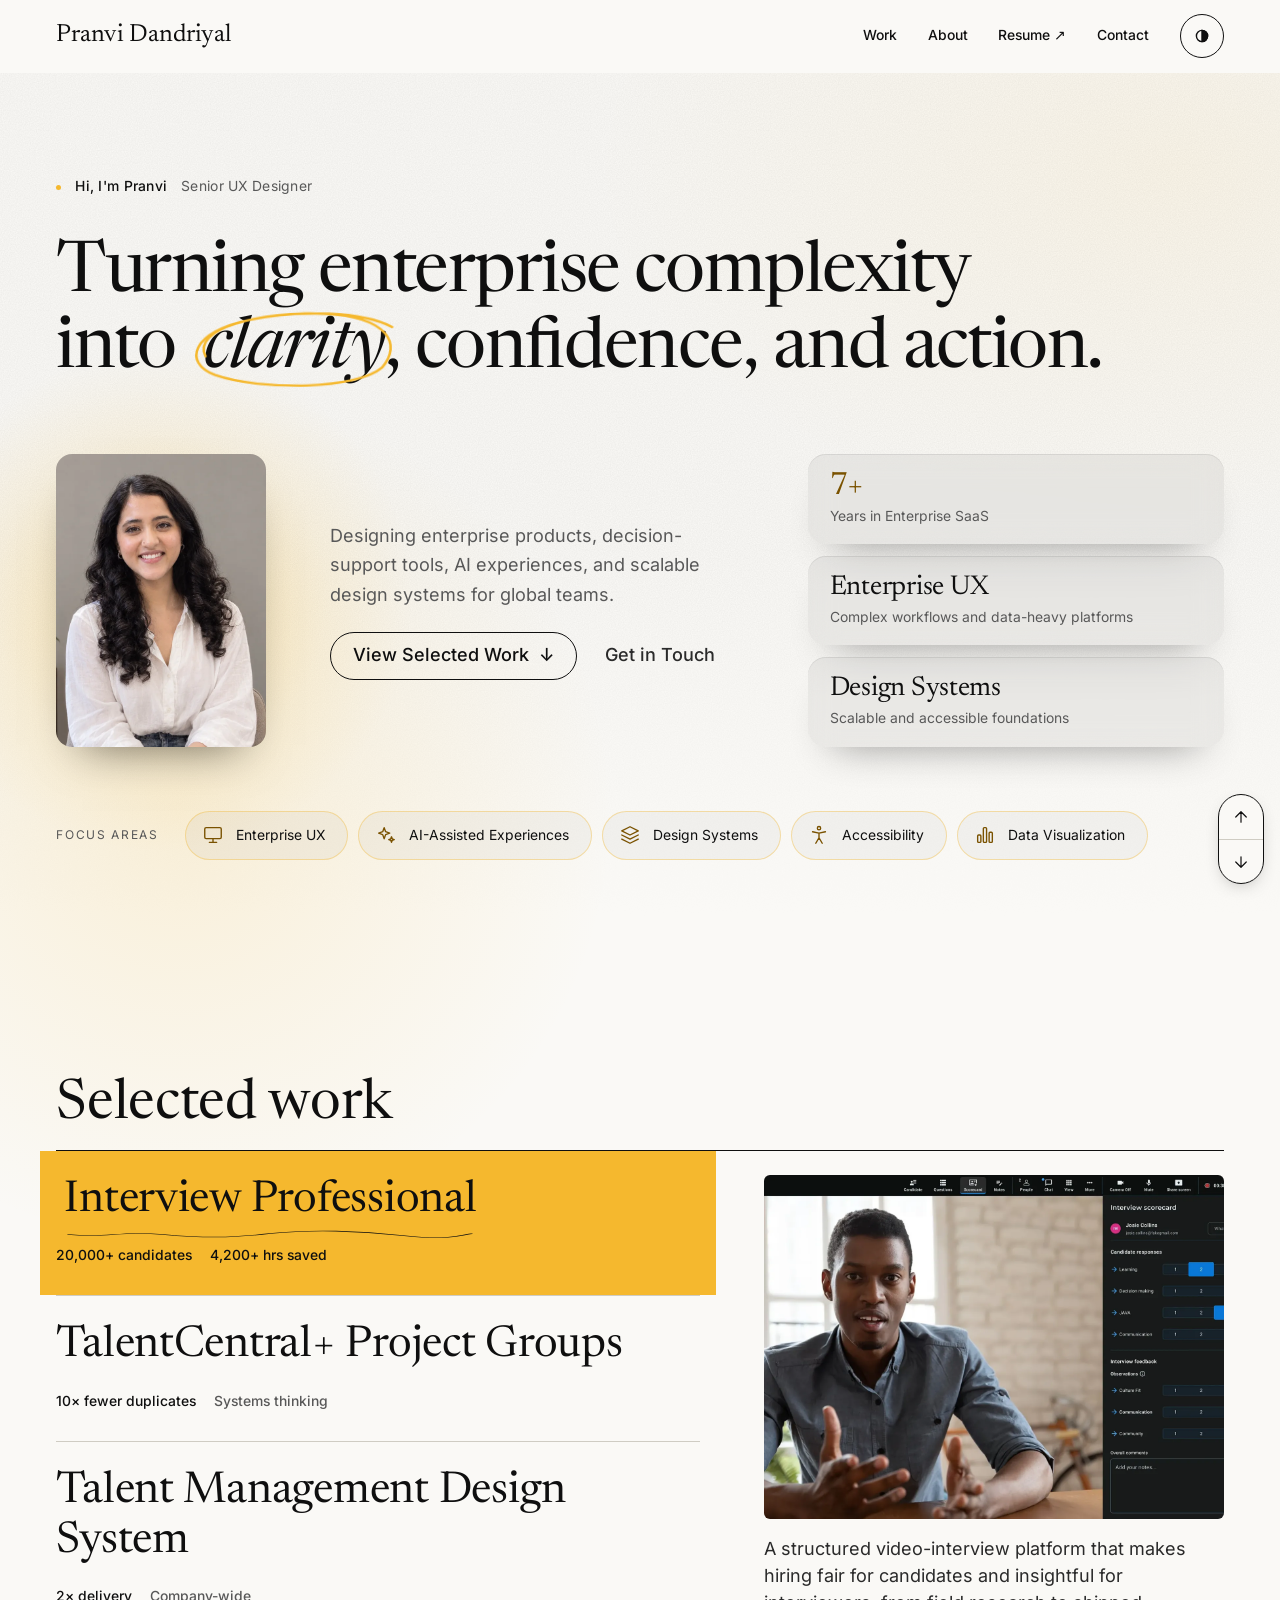
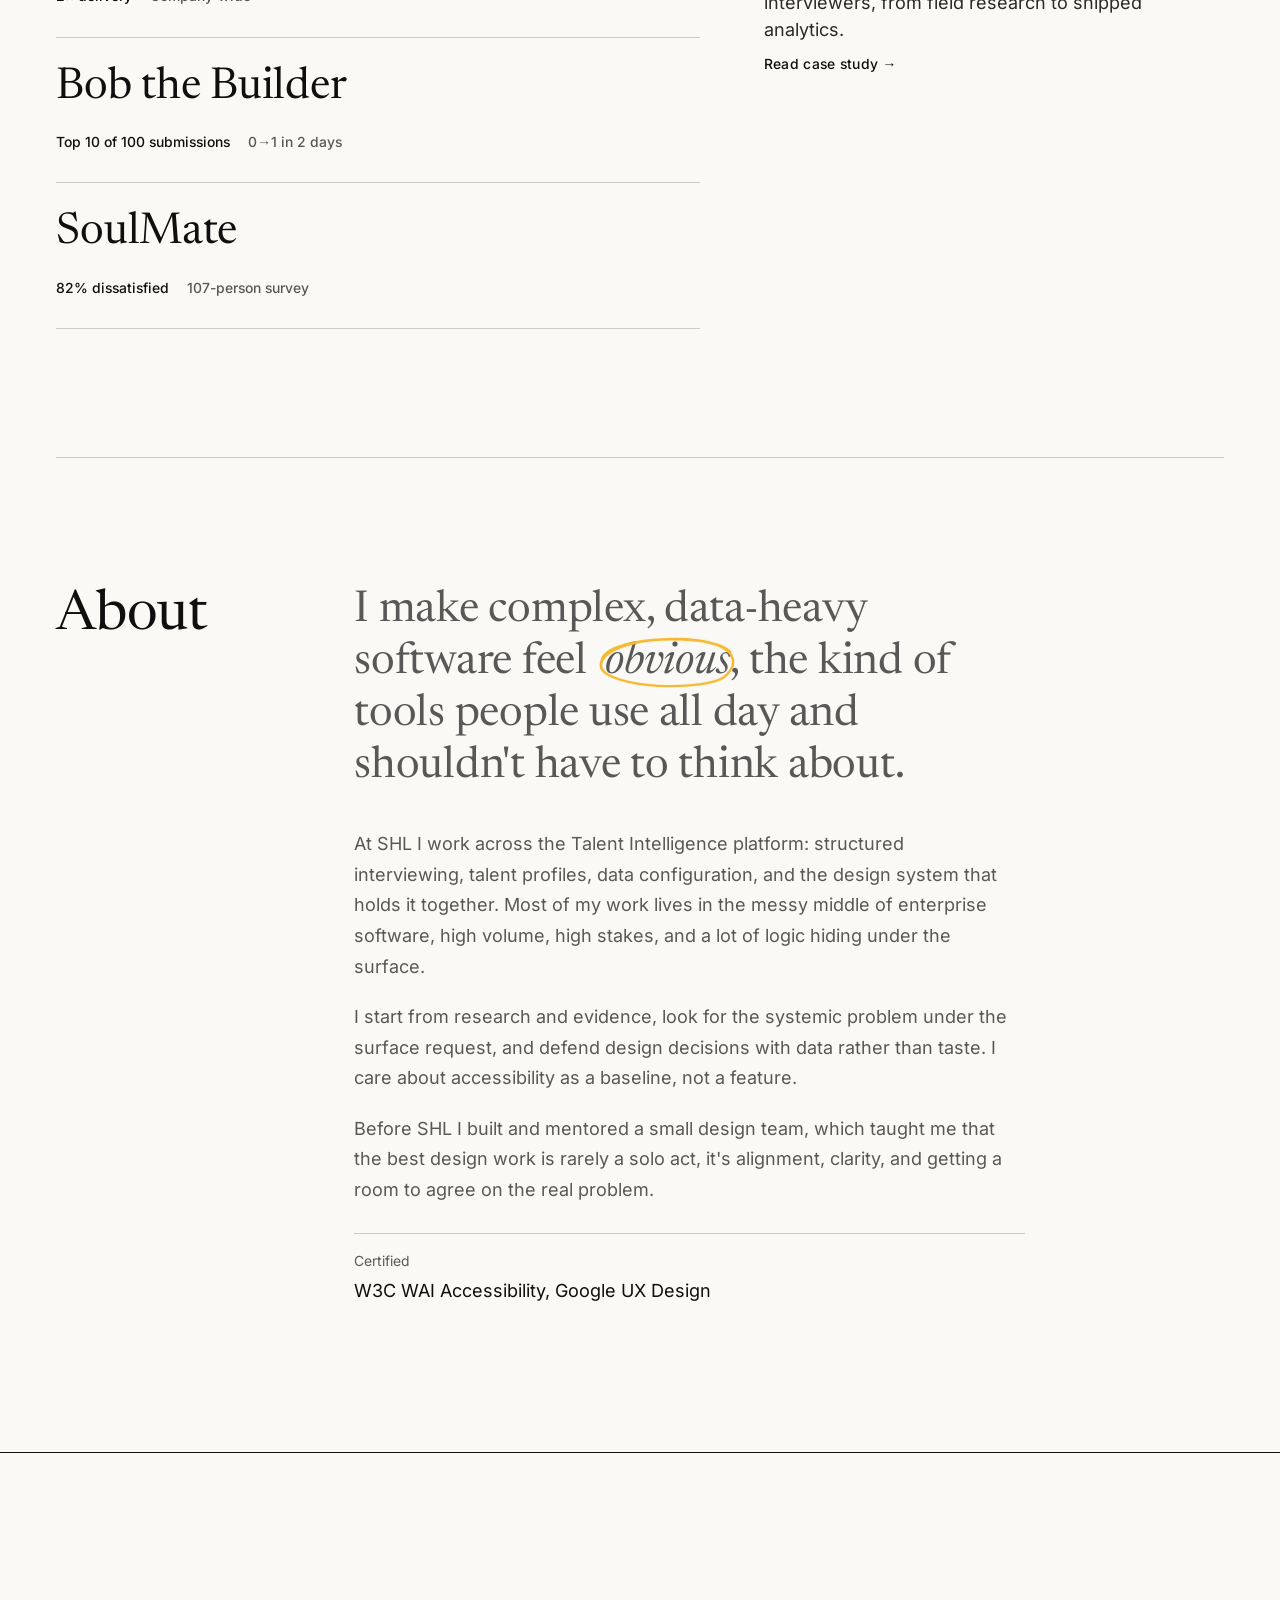
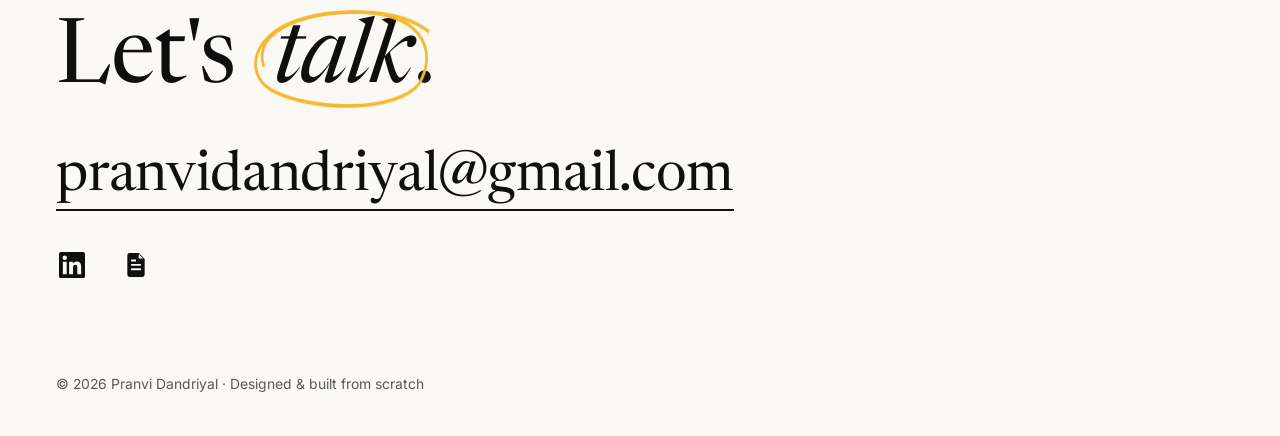
==== commit e6032c46: "Light theme is the default; system dark preference no longer applies Co-Authored-By: Claude Sonnet 5" ====
--- a/index.html
+++ b/index.html
@@ -22,7 +22,7 @@
 <link rel="preload" href="fonts/newsreader-italic.woff2" as="font" type="font/woff2" crossorigin>
 <link rel="preload" href="fonts/inter.woff2" as="font" type="font/woff2" crossorigin>
 <script>try{var t=localStorage.getItem('theme');if(t)document.documentElement.setAttribute('data-theme',t)}catch(e){}document.documentElement.classList.add('js')</script>
-<link rel="stylesheet" href="styles.css?v=43">
+<link rel="stylesheet" href="styles.css?v=44">
 </head>
 <body>
 <a class="skip" href="#main">Skip to content</a>
@@ -147,6 +147,6 @@
   </div>
 </footer>
 
-<script src="site.js?v=18" defer></script>
+<script src="site.js?v=19" defer></script>
 </body>
 </html>
--- a/styles.css
+++ b/styles.css
@@ -53,13 +53,6 @@
   --step-3:  clamp(2.00rem, 1.40rem + 2.60vw, 3.50rem);
   --step-4:  clamp(2.40rem, 1.30rem + 4.40vw, 4.75rem);
   --step-5:  clamp(2.50rem, 1.10rem + 5.60vw, 6.00rem);
-}
-@media (prefers-color-scheme: dark) {
-  :root:not([data-theme="light"]) {
-    --paper: #0F0F0F; --surface: #18181A; --ink: #F3F2EE; --body: #D8D7D2;
-    --muted: #A5A5A2; --faint: #9C9C98; --line: #2A2A29; --line-2: #3A3A38; --gold: #F5B82E;
-    color-scheme: dark;
-  }
 }
 :root[data-theme="dark"] {
   --paper: #0F0F0F; --surface: #18181A; --ink: #F3F2EE; --body: #D8D7D2;
@@ -201,8 +194,7 @@
 .hv { position: relative; overflow-x: clip; padding-block: clamp(56px, 8vw, 120px) clamp(56px, 7vw, 104px); }
 .hv::before { content: ""; position: absolute; inset: 0; z-index: -1; pointer-events: none; opacity: .05; -webkit-mask-image: linear-gradient(#000 55%, transparent); mask-image: linear-gradient(#000 55%, transparent);
   background-image: url("data:image/svg+xml,%3Csvg xmlns='http://www.w3.org/2000/svg' width='180' height='180'%3E%3Cfilter id='n'%3E%3CfeTurbulence type='fractalNoise' baseFrequency='.85' numOctaves='2' stitchTiles='stitch'/%3E%3CfeColorMatrix values='0 0 0 0 1 0 0 0 0 1 0 0 0 0 1 0 0 0 .9 0'/%3E%3C/filter%3E%3Crect width='100%25' height='100%25' filter='url(%23n)'/%3E%3C/svg%3E"); }
-:root[data-theme="light"] .hv::before { filter: invert(1); opacity: .06; }
-@media (prefers-color-scheme: light) { :root:not([data-theme]) .hv::before { filter: invert(1); opacity: .06; } }
+:root:not([data-theme="dark"]) .hv::before { filter: invert(1); opacity: .06; }
 .hv::after { content: ""; position: absolute; left: 0; right: 0; top: 0; bottom: -320px; z-index: -1; pointer-events: none;
   background: radial-gradient(34% 36% at 14% 62%, color-mix(in srgb, var(--pop) 15%, transparent), transparent 100%), radial-gradient(46% 30% at 92% 8%, color-mix(in srgb, var(--pop) 7%, transparent), transparent 100%); }
 .hv-intro { display: flex; align-items: center; flex-wrap: wrap; gap: 6px 14px; margin: 0; color: var(--muted); font-size: var(--step--1); letter-spacing: .02em; }
@@ -647,10 +639,6 @@
 .emph { font-style: italic; color: var(--ink); text-decoration: underline; text-decoration-color: var(--pop); text-decoration-thickness: 3px; text-underline-offset: .2em; }
 
 /* dark-theme fixes for a few content colours that were set for a light page */
-@media (prefers-color-scheme: dark) {
-  :root:not([data-theme="light"]) .ratio__cell b.good { color: #5FD69E; }
-  :root:not([data-theme="light"]) .ti-journey__btn--outline { color: var(--ink); }
-}
 :root[data-theme="dark"] .ratio__cell b.good { color: #5FD69E; }
 :root[data-theme="dark"] .ti-journey__btn--outline { color: var(--ink); }
 
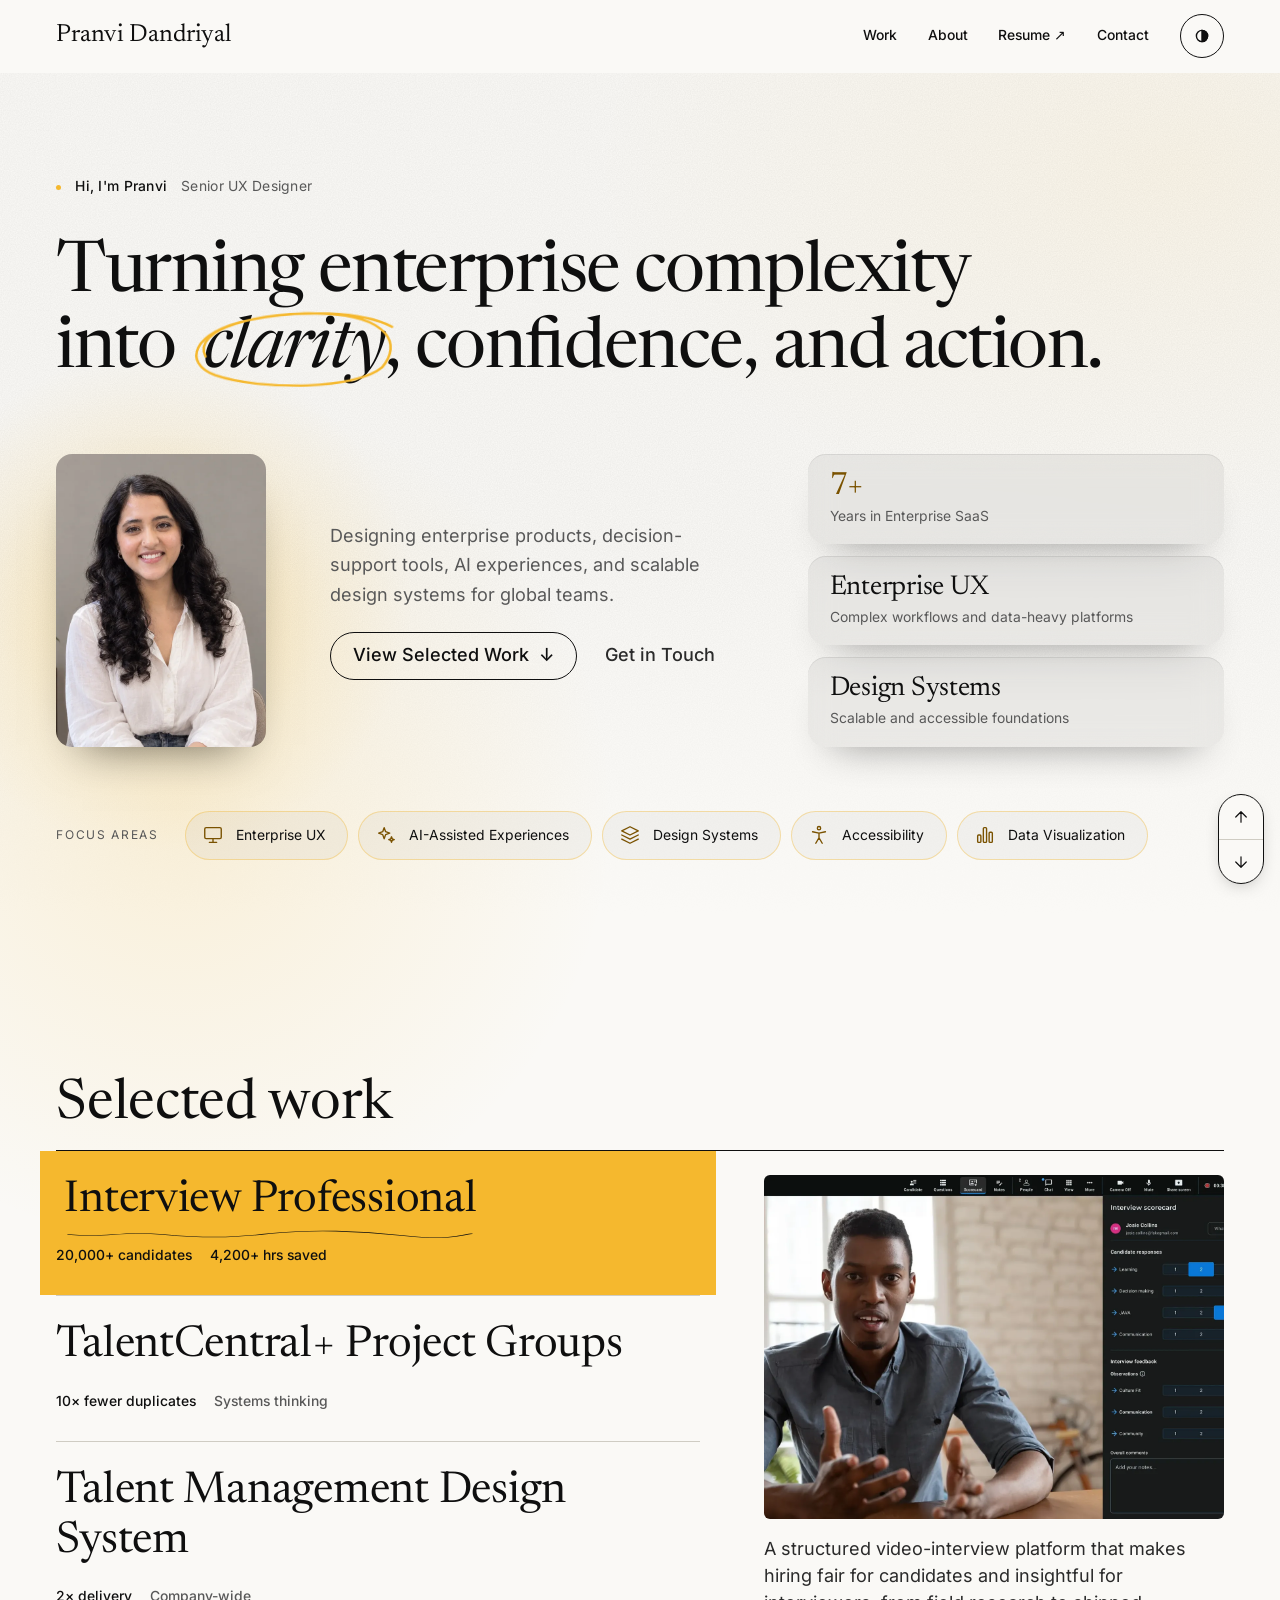
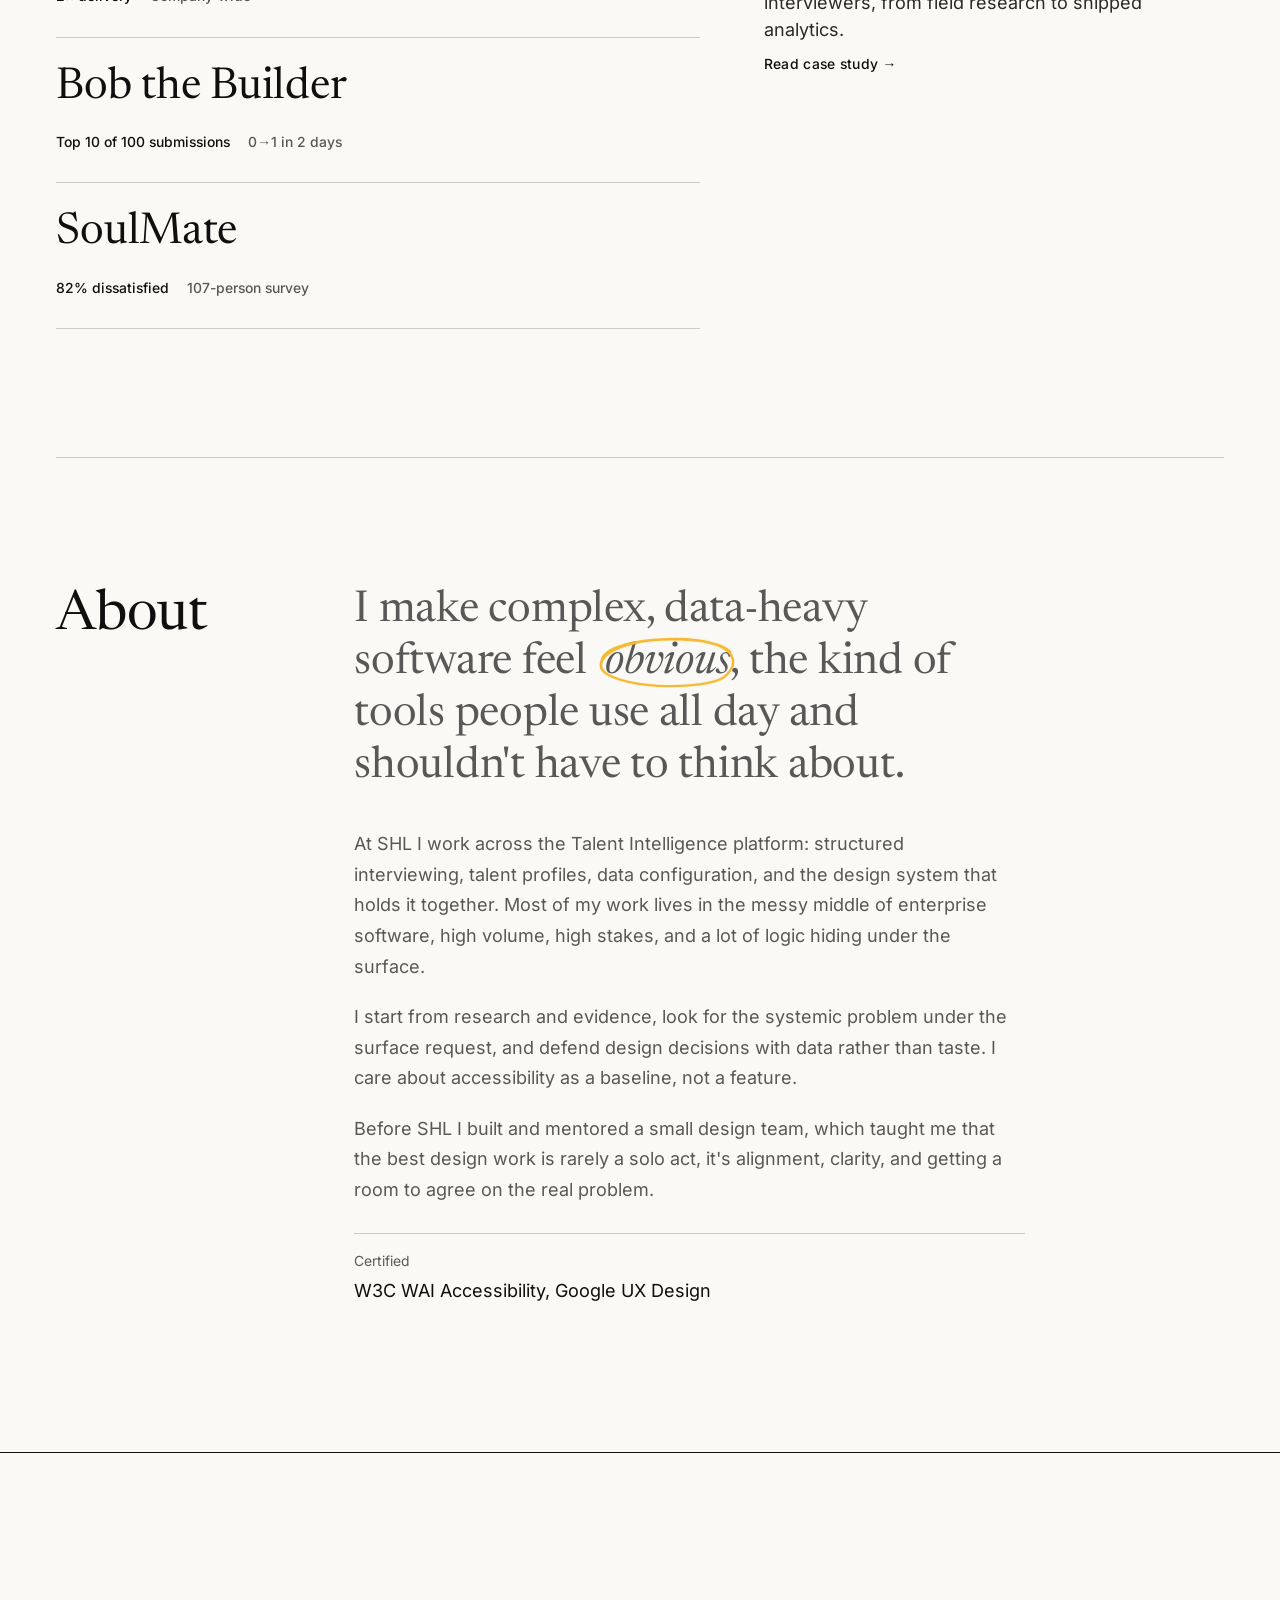
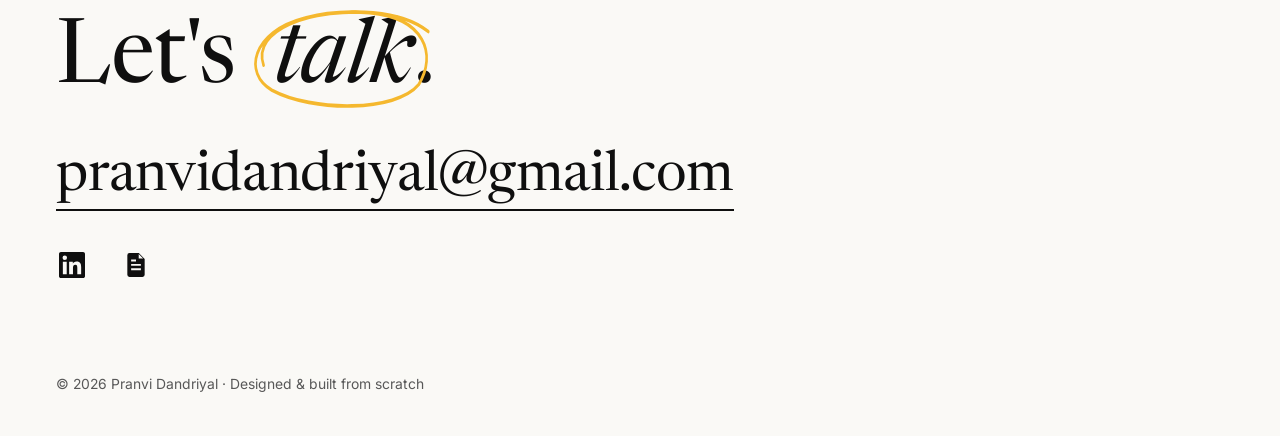
==== commit 0a3e0e47: "Revert "Light theme is the default; system dark preference no longer applies" This reverts commit e6" ====
--- a/index.html
+++ b/index.html
@@ -22,7 +22,7 @@
 <link rel="preload" href="fonts/newsreader-italic.woff2" as="font" type="font/woff2" crossorigin>
 <link rel="preload" href="fonts/inter.woff2" as="font" type="font/woff2" crossorigin>
 <script>try{var t=localStorage.getItem('theme');if(t)document.documentElement.setAttribute('data-theme',t)}catch(e){}document.documentElement.classList.add('js')</script>
-<link rel="stylesheet" href="styles.css?v=44">
+<link rel="stylesheet" href="styles.css?v=43">
 </head>
 <body>
 <a class="skip" href="#main">Skip to content</a>
@@ -147,6 +147,6 @@
   </div>
 </footer>
 
-<script src="site.js?v=19" defer></script>
+<script src="site.js?v=18" defer></script>
 </body>
 </html>
--- a/styles.css
+++ b/styles.css
@@ -53,6 +53,13 @@
   --step-3:  clamp(2.00rem, 1.40rem + 2.60vw, 3.50rem);
   --step-4:  clamp(2.40rem, 1.30rem + 4.40vw, 4.75rem);
   --step-5:  clamp(2.50rem, 1.10rem + 5.60vw, 6.00rem);
+}
+@media (prefers-color-scheme: dark) {
+  :root:not([data-theme="light"]) {
+    --paper: #0F0F0F; --surface: #18181A; --ink: #F3F2EE; --body: #D8D7D2;
+    --muted: #A5A5A2; --faint: #9C9C98; --line: #2A2A29; --line-2: #3A3A38; --gold: #F5B82E;
+    color-scheme: dark;
+  }
 }
 :root[data-theme="dark"] {
   --paper: #0F0F0F; --surface: #18181A; --ink: #F3F2EE; --body: #D8D7D2;
@@ -194,7 +201,8 @@
 .hv { position: relative; overflow-x: clip; padding-block: clamp(56px, 8vw, 120px) clamp(56px, 7vw, 104px); }
 .hv::before { content: ""; position: absolute; inset: 0; z-index: -1; pointer-events: none; opacity: .05; -webkit-mask-image: linear-gradient(#000 55%, transparent); mask-image: linear-gradient(#000 55%, transparent);
   background-image: url("data:image/svg+xml,%3Csvg xmlns='http://www.w3.org/2000/svg' width='180' height='180'%3E%3Cfilter id='n'%3E%3CfeTurbulence type='fractalNoise' baseFrequency='.85' numOctaves='2' stitchTiles='stitch'/%3E%3CfeColorMatrix values='0 0 0 0 1 0 0 0 0 1 0 0 0 0 1 0 0 0 .9 0'/%3E%3C/filter%3E%3Crect width='100%25' height='100%25' filter='url(%23n)'/%3E%3C/svg%3E"); }
-:root:not([data-theme="dark"]) .hv::before { filter: invert(1); opacity: .06; }
+:root[data-theme="light"] .hv::before { filter: invert(1); opacity: .06; }
+@media (prefers-color-scheme: light) { :root:not([data-theme]) .hv::before { filter: invert(1); opacity: .06; } }
 .hv::after { content: ""; position: absolute; left: 0; right: 0; top: 0; bottom: -320px; z-index: -1; pointer-events: none;
   background: radial-gradient(34% 36% at 14% 62%, color-mix(in srgb, var(--pop) 15%, transparent), transparent 100%), radial-gradient(46% 30% at 92% 8%, color-mix(in srgb, var(--pop) 7%, transparent), transparent 100%); }
 .hv-intro { display: flex; align-items: center; flex-wrap: wrap; gap: 6px 14px; margin: 0; color: var(--muted); font-size: var(--step--1); letter-spacing: .02em; }
@@ -639,6 +647,10 @@
 .emph { font-style: italic; color: var(--ink); text-decoration: underline; text-decoration-color: var(--pop); text-decoration-thickness: 3px; text-underline-offset: .2em; }
 
 /* dark-theme fixes for a few content colours that were set for a light page */
+@media (prefers-color-scheme: dark) {
+  :root:not([data-theme="light"]) .ratio__cell b.good { color: #5FD69E; }
+  :root:not([data-theme="light"]) .ti-journey__btn--outline { color: var(--ink); }
+}
 :root[data-theme="dark"] .ratio__cell b.good { color: #5FD69E; }
 :root[data-theme="dark"] .ti-journey__btn--outline { color: var(--ink); }
 
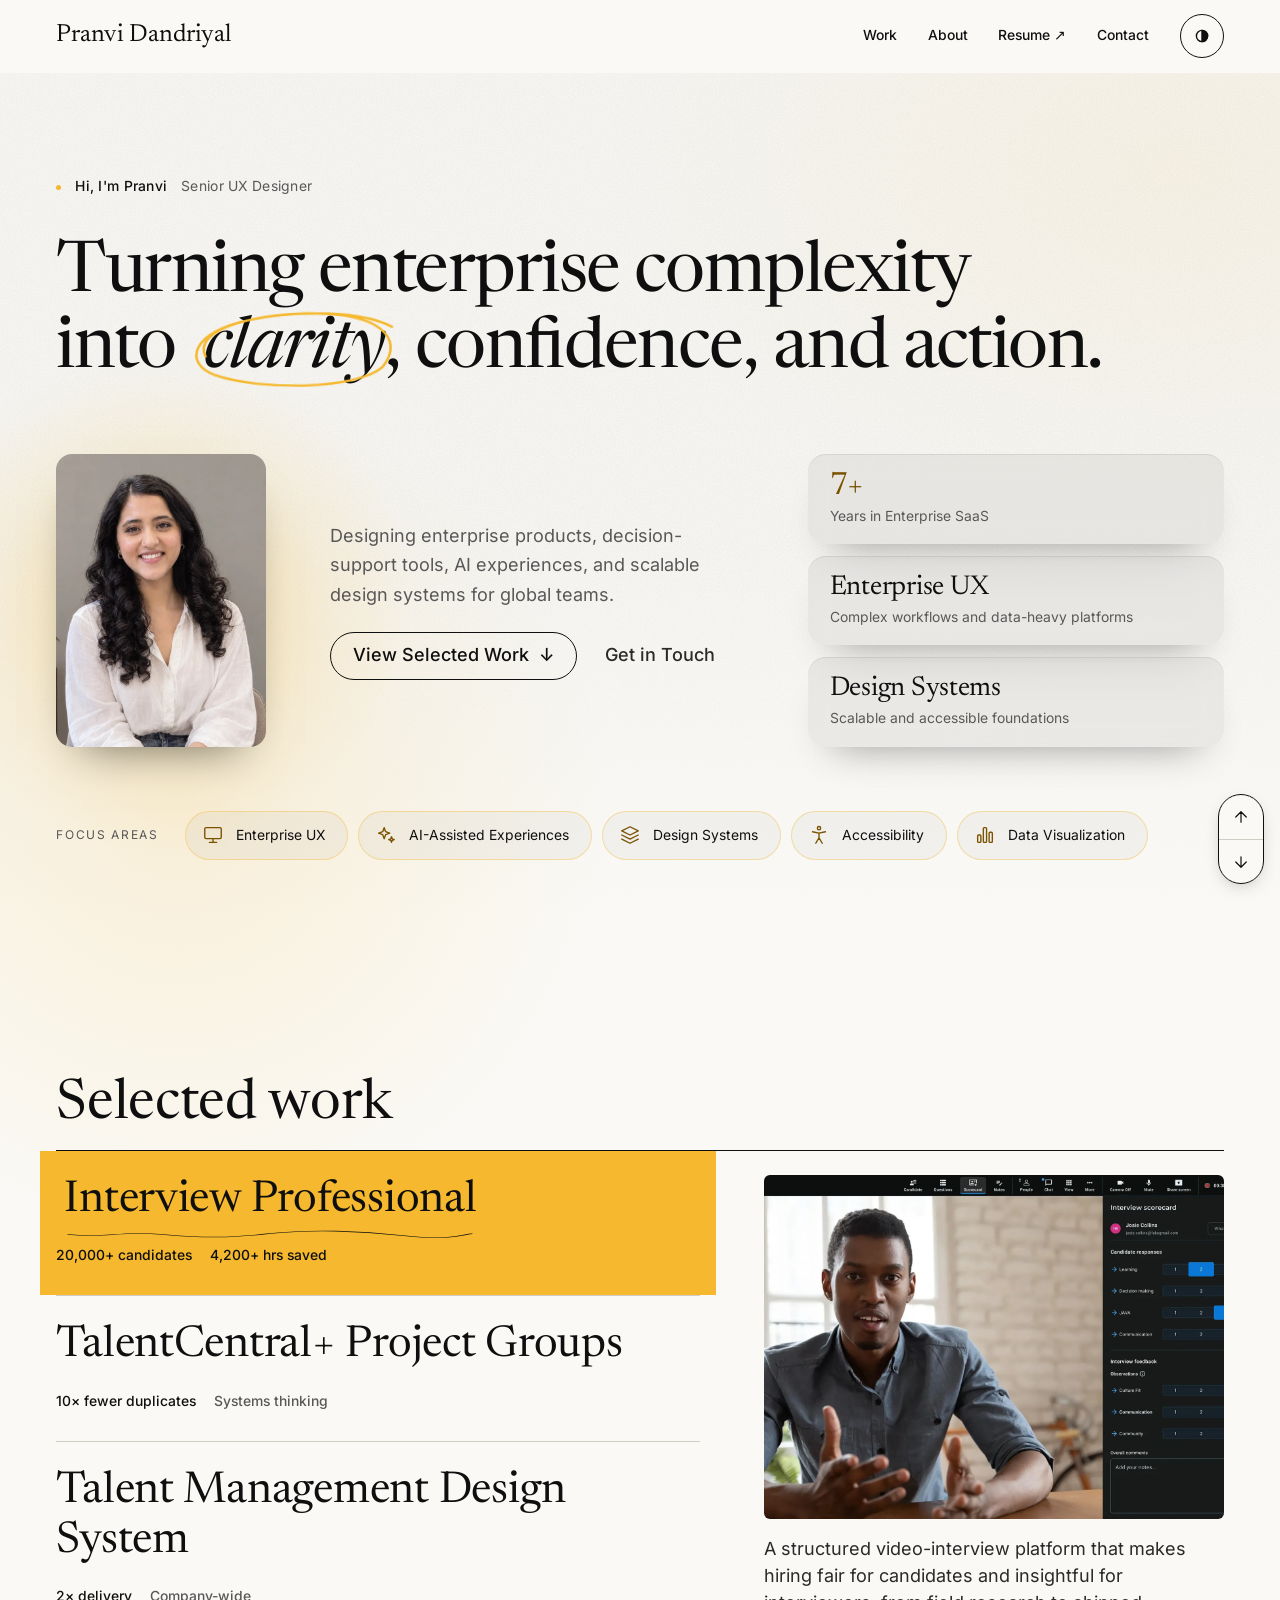
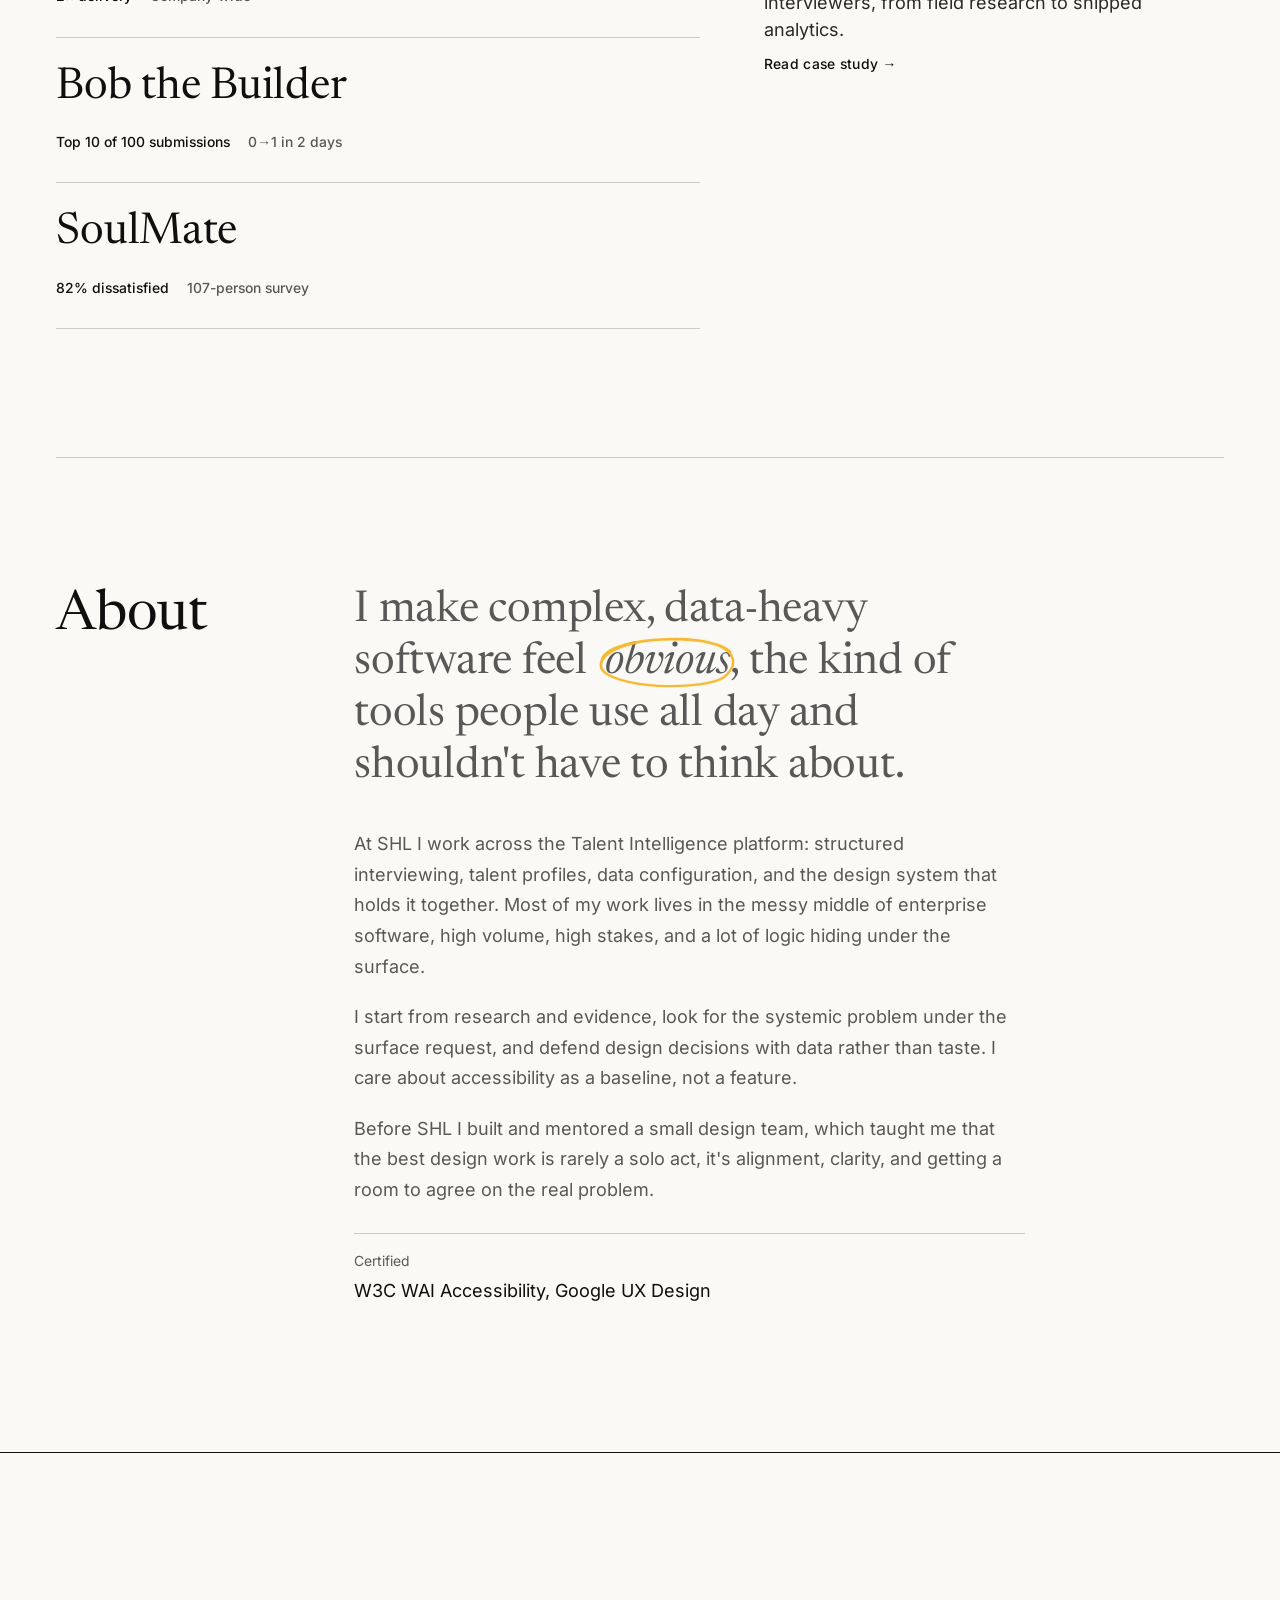
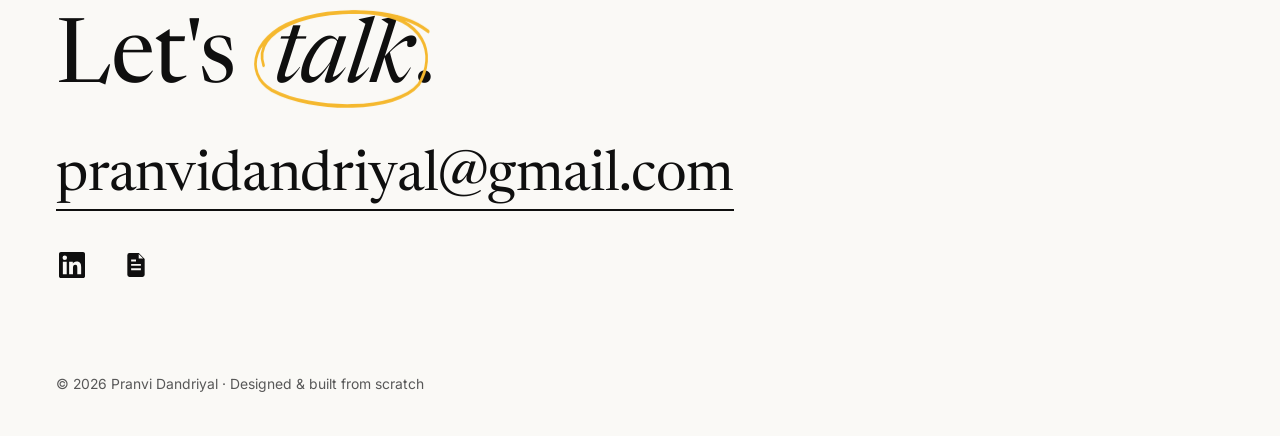
==== commit 9b187a12: "Merge pull request #1 from pranvid/claude/brave-davinci-zlp44c Update resume and tidy case-study cop" ====
--- a/index.html
+++ b/index.html
@@ -87,7 +87,7 @@
           <a href="talent-intelligence-design-system.html" aria-label="Read the Talent Management Design System case study"></a>
           <img class="th" src="images/thumb-talent-intelligence-design-system.webp" alt="" width="240" height="240" loading="lazy">
           <span class="t"><span class="tt">Talent Management Design System</span></span>
-          <p class="sr-only d">Five legacy products, each with its own UI, stitched into one hiring workflow. I owned the design system that replaced them: 55 components, built by five squads, documented to one standard.</p>
+          <p class="sr-only d">Five legacy products, each with its own UI, stitched into one hiring workflow. I owned the design system that replaced them: 55 components, built by seven squads, documented to one standard.</p>
           <span class="m"><span class="mm">2× delivery</span><span>Company-wide</span></span>
         </li>
         <li class="row">
